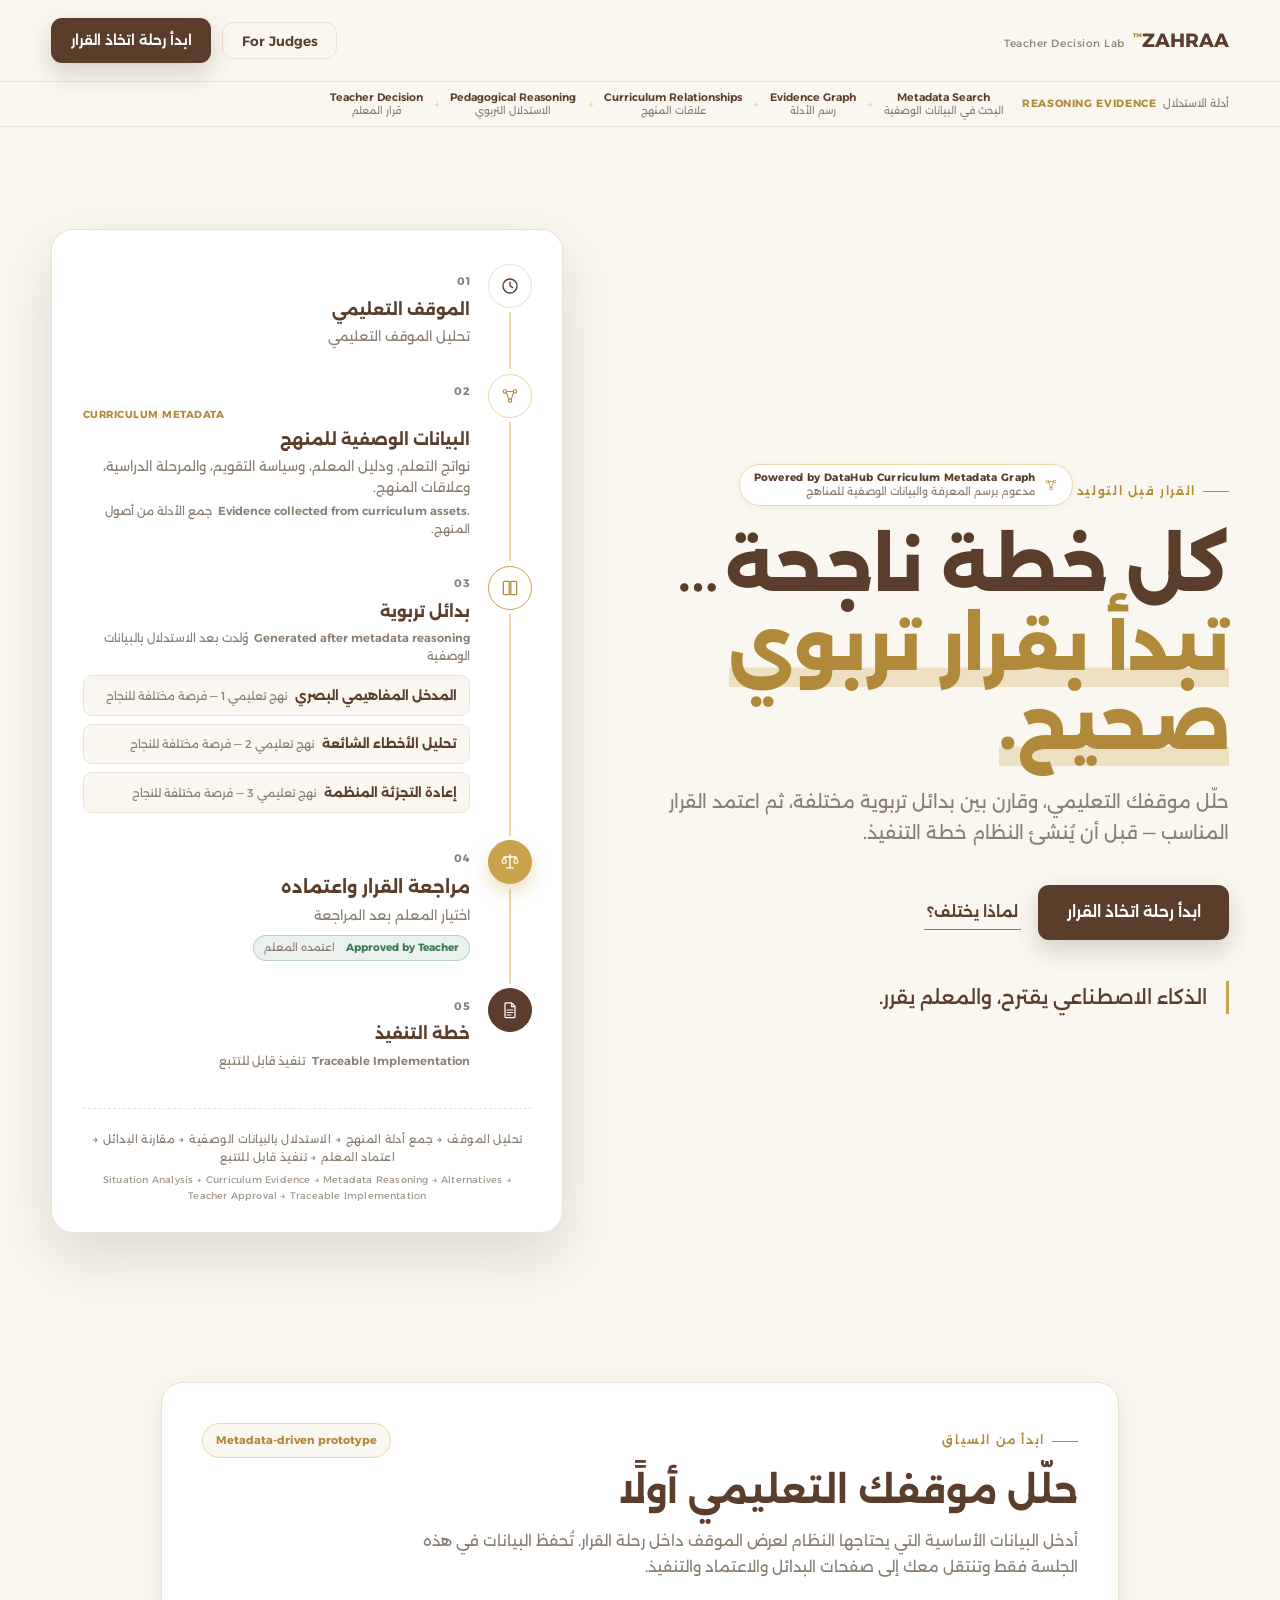
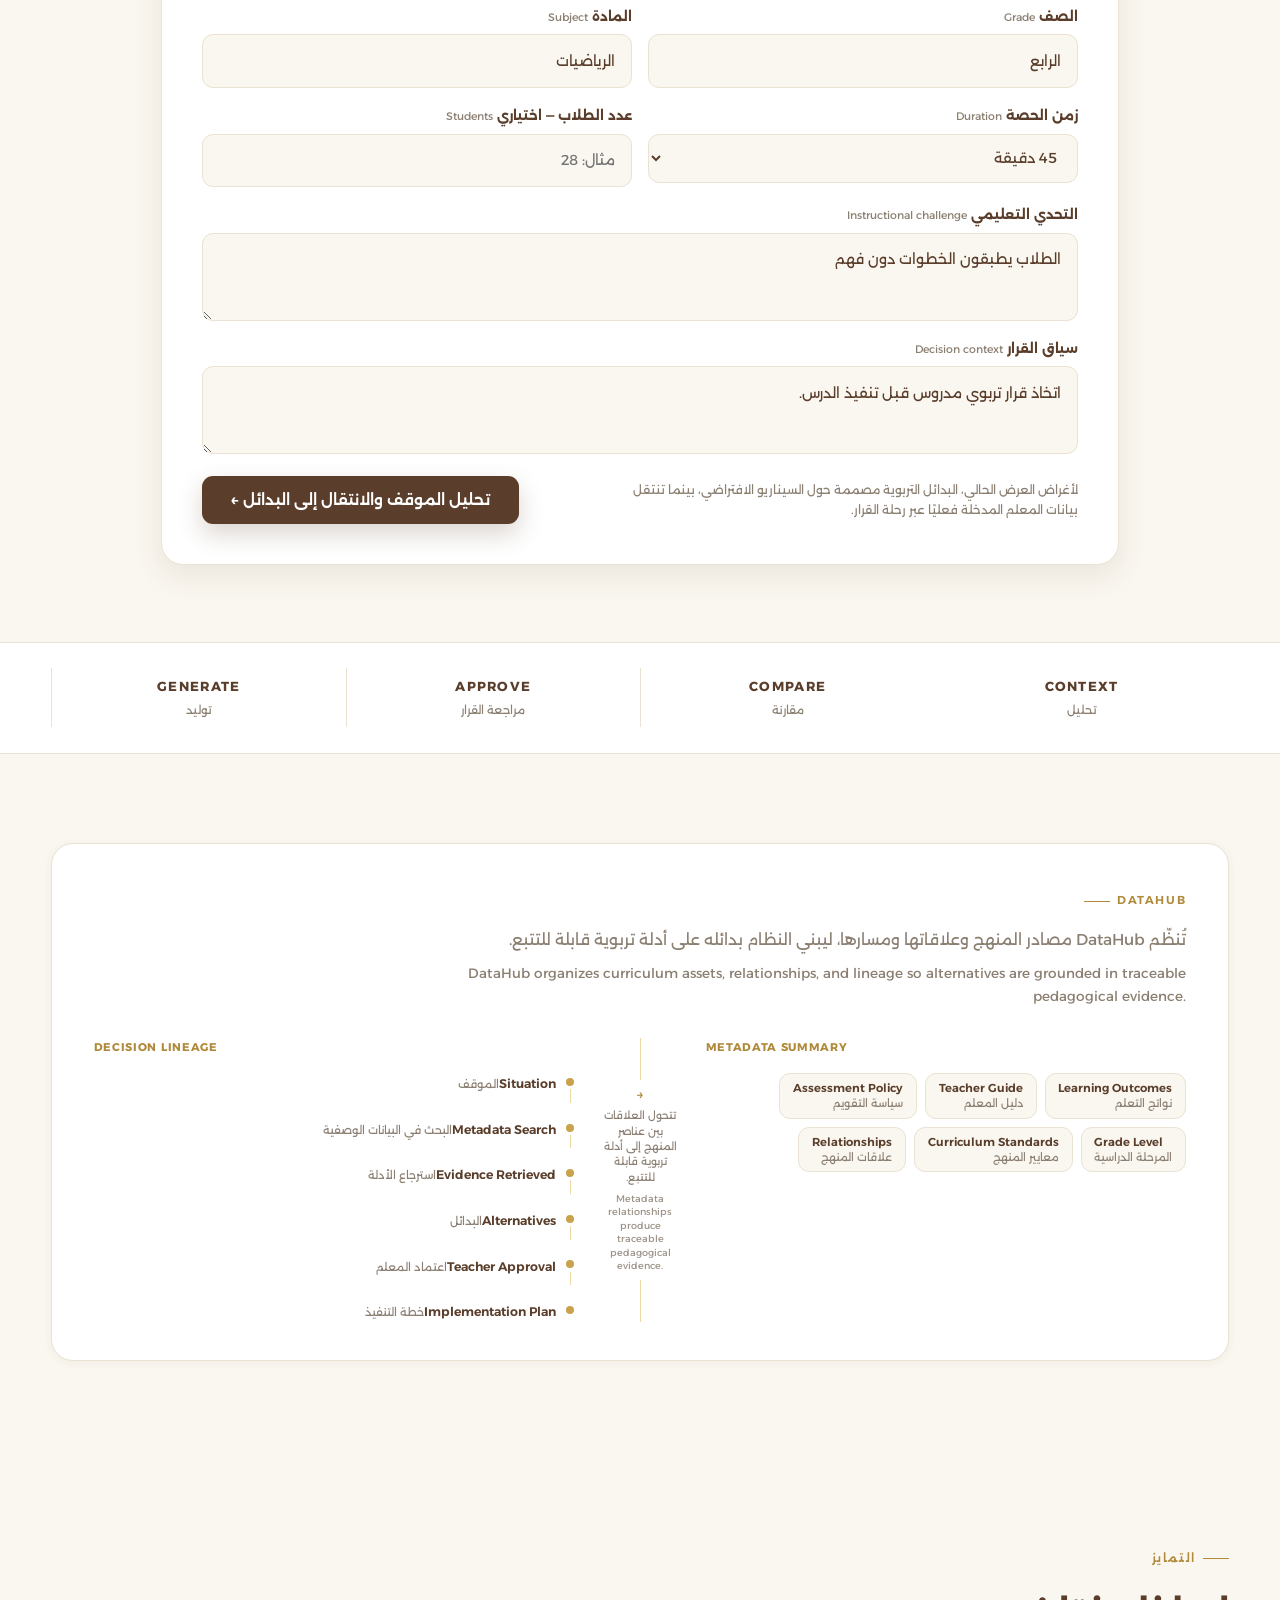
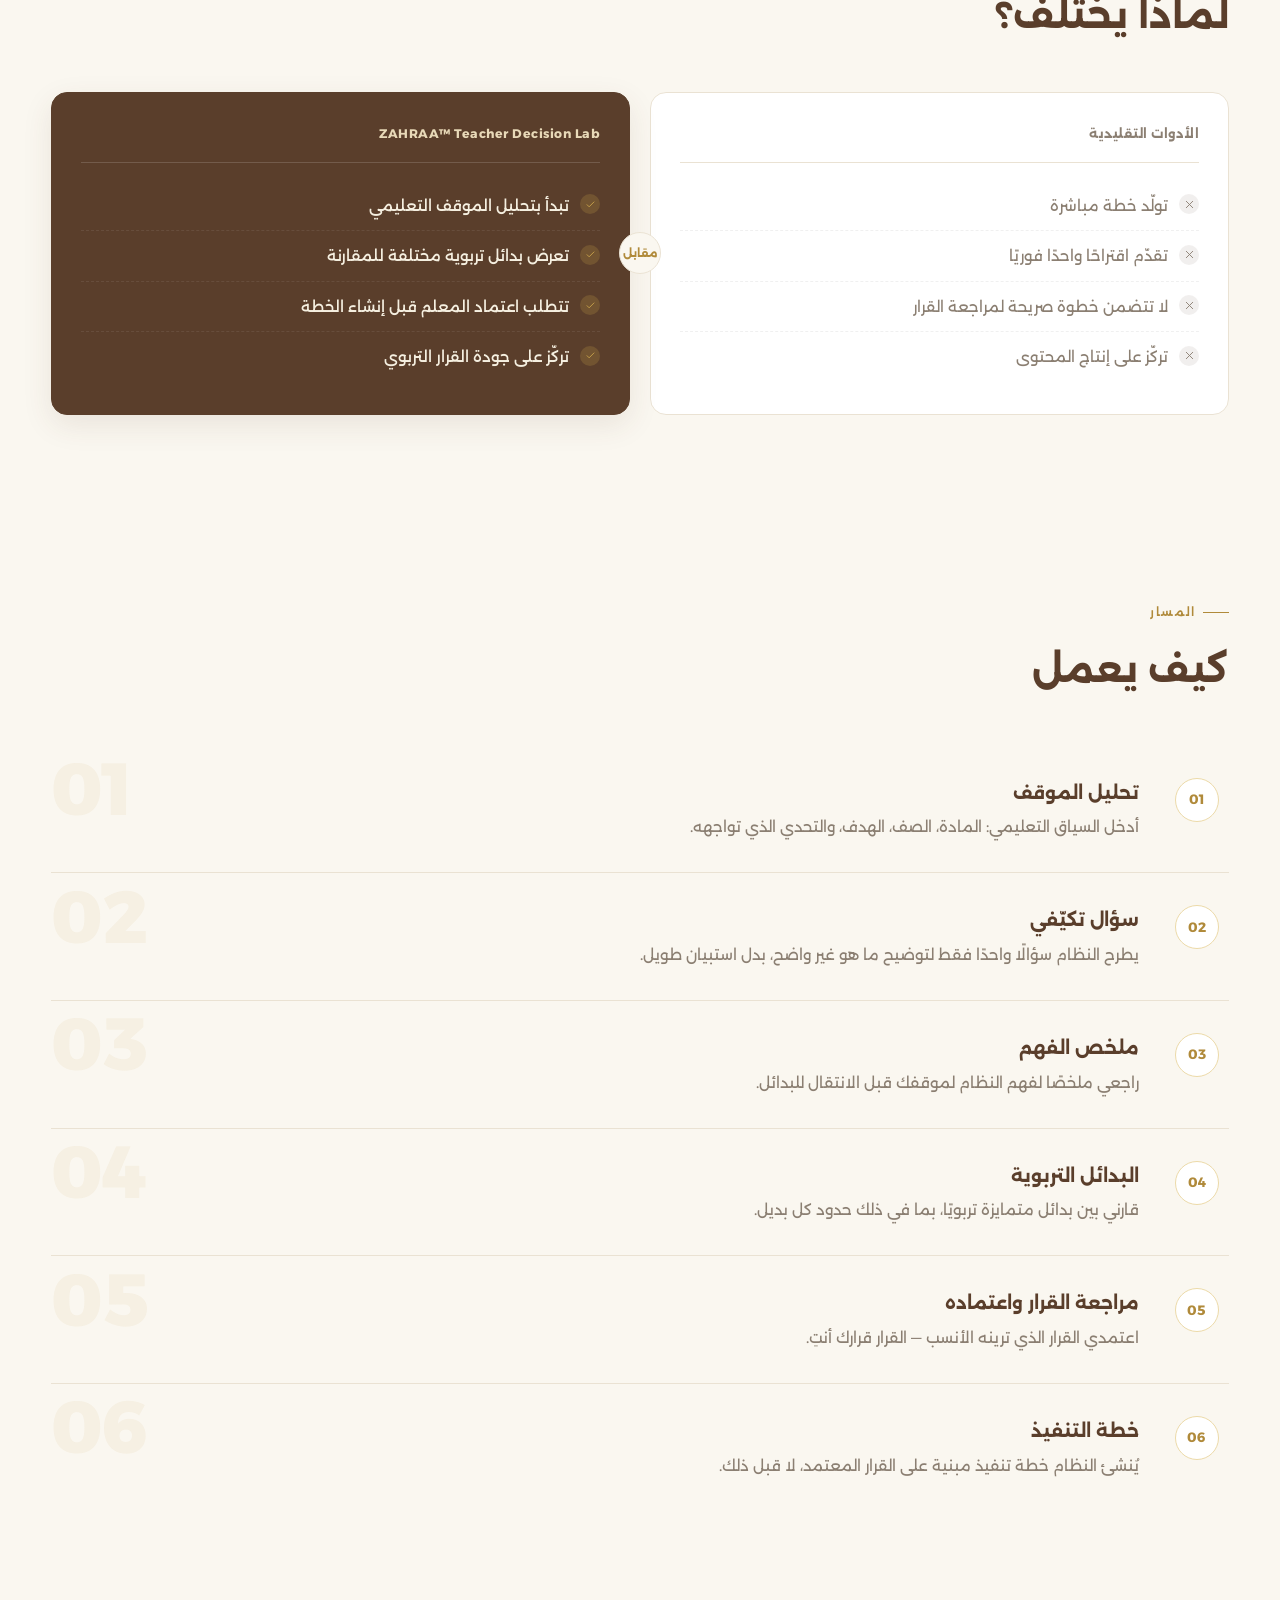
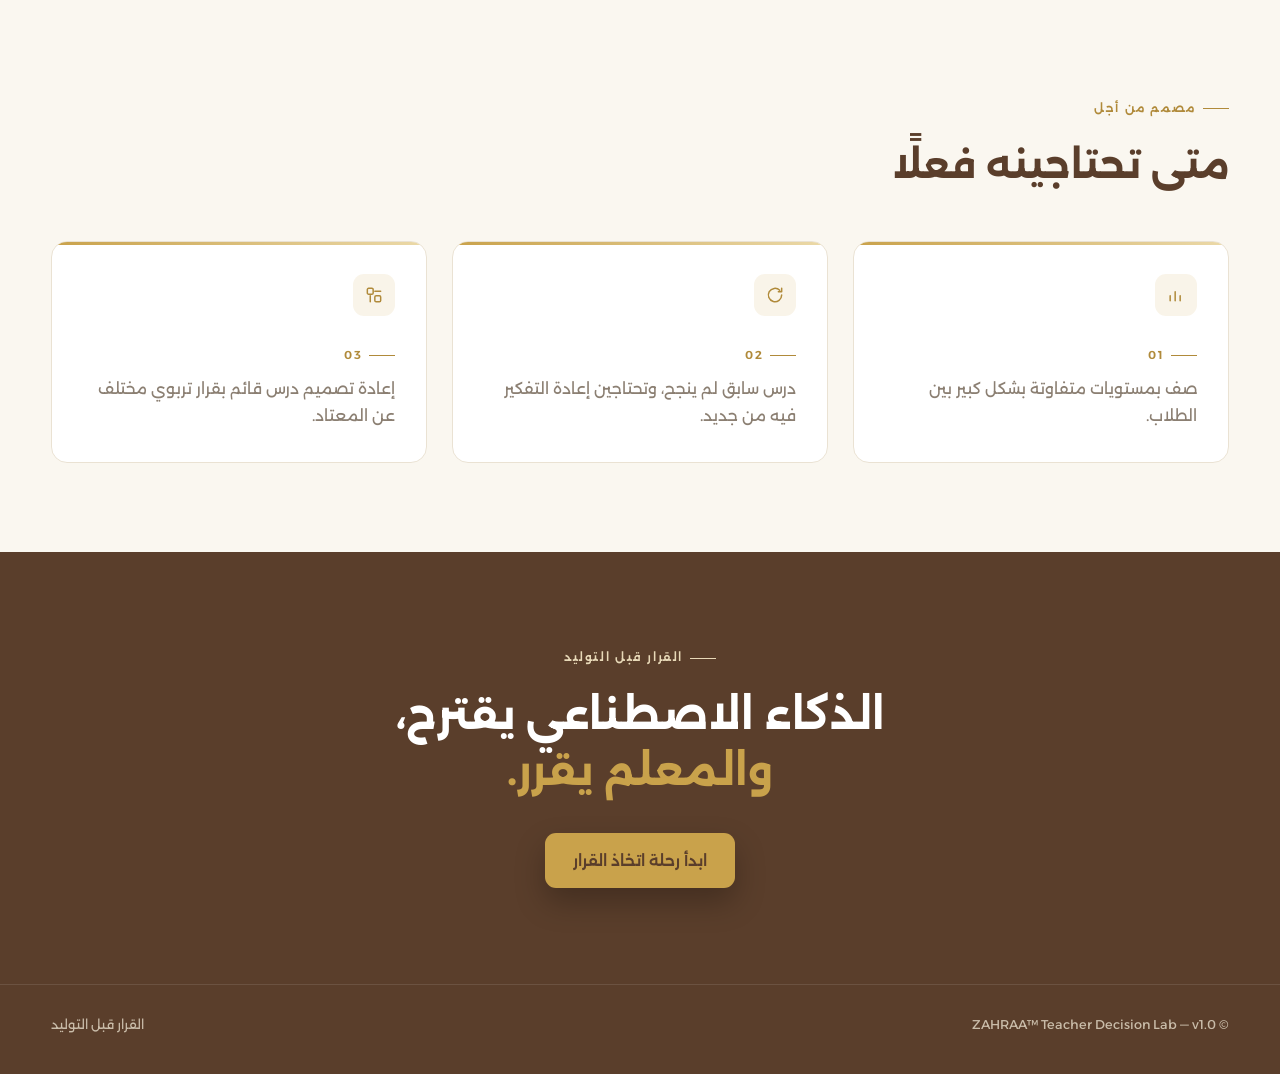
==== index.html @ 798591f9 "Add teacher situation input workflow" ====
<!DOCTYPE html>
<html lang="ar" dir="rtl">
<head>
<meta charset="UTF-8">
<meta name="viewport" content="width=device-width, initial-scale=1.0">
<title>ZAHRAA™ Teacher Decision Lab — القرار قبل التوليد</title>
<link rel="preconnect" href="https://fonts.googleapis.com">
<link rel="preconnect" href="https://fonts.gstatic.com" crossorigin>
<link href="https://fonts.googleapis.com/css2?family=Alexandria:wght@300;400;500;600;700;800&display=swap" rel="stylesheet">
<style>
  :root{
    --ink:#5A3E2B;
    --ink-soft:#8B7F72;
    --paper:#FAF7F0;
    --paper-raised:#FFFFFF;
    --gold:#C9A24B;
    --gold-deep:#B08A3A;
    --line:#EAE2D3;
    --white:#FFFFFF;
    --amber-line:#EBD9A8;
    --success:#3E7A56;
    --danger:#B4574A;
    --shadow-sm: 0 2px 10px rgba(90,62,43,.06);
    --shadow-md: 0 10px 30px rgba(90,62,43,.10);
    --shadow-lg: 0 24px 60px rgba(90,62,43,.16);
    --radius-sm: 10px;
    --radius-md: 16px;
    --radius-lg: 22px;
  }
  *{margin:0;padding:0;box-sizing:border-box;}
  html{scroll-behavior:smooth;}
  body{
    background:var(--paper);
    color:var(--ink);
    font-family:'Alexandria', sans-serif;
    line-height:1.7;
    -webkit-font-smoothing:antialiased;
  }
  .eyebrow{
    font-family:'Alexandria', sans-serif;
    font-size:.72rem;
    font-weight:600;
    letter-spacing:.14em;
    color:var(--gold-deep);
    text-transform:uppercase;
    display:inline-flex;
    align-items:center;
    gap:.6em;
  }
  .eyebrow::before{
    content:"";
    width:26px;height:1px;
    background:var(--gold-deep);
    display:inline-block;
    flex-shrink:0;
  }
  .eyebrow-invert{ color:#E8D9B8; }
  .eyebrow-invert::before{ background:#E8D9B8; }
  h1,h2,h3{
    font-family:'Alexandria', sans-serif;
    font-weight:700;
    color:var(--ink);
  }
  a{color:inherit;text-decoration:none;}
  img,svg{display:block;max-width:100%;}
  section{scroll-margin-top:5rem;}

  /* ===== Buttons ===== */
  .btn{
    font-family:'Alexandria',sans-serif;
    font-size:.95rem; font-weight:600;
    padding:.85rem 1.7rem;
    border-radius:11px;
    cursor:pointer;
    border:1px solid transparent;
    transition:transform .15s ease, box-shadow .15s ease, background .15s ease, border-color .15s ease;
    display:inline-flex; align-items:center; gap:.55rem;
  }
  .btn:focus-visible{outline:2px solid var(--gold); outline-offset:3px;}
  .btn-primary{
    background:var(--ink); color:var(--white);
    box-shadow:0 10px 24px rgba(90,62,43,.22);
  }
  .btn-primary:hover{transform:translateY(-2px); box-shadow:0 16px 32px rgba(90,62,43,.28);}
  .btn-ghost{
    background:transparent; border-color:var(--line); color:var(--ink);
  }
  .btn-ghost:hover{border-color:var(--gold-deep); color:var(--gold-deep);}
  .btn-sm{padding:.6rem 1.15rem; font-size:.85rem;}
  .btn-text{
    padding:.85rem .2rem;
    background:none;
    position:relative;
    color:var(--ink);
  }
  .btn-text::after{
    content:"";
    position:absolute; right:0; bottom:.55rem; left:0;
    height:1px; background:var(--ink-soft);
    transition:background .15s ease;
  }
  .btn-text:hover::after{ background:var(--gold-deep); }
  .btn-text:hover{ color:var(--gold-deep); }
  .btn-invert{
    background:var(--gold); color:var(--ink);
    box-shadow:0 14px 30px rgba(0,0,0,.25);
  }
  .btn-invert:hover{ transform:translateY(-2px); background:#D4B15E; }

  /* ===== DataHub badge ===== */
  .datahub-badge{
    display:inline-flex; align-items:center; gap:.55rem;
    margin-top:1rem;
    padding:.4rem .85rem;
    border:1px solid var(--amber-line);
    background:var(--paper-raised);
    border-radius:999px;
    box-shadow:var(--shadow-sm);
  }
  .datahub-badge svg{ width:14px; height:14px; color:var(--gold-deep); flex-shrink:0; }
  .datahub-badge .dh-text{ display:flex; flex-direction:column; line-height:1.3; }
  .datahub-badge .dh-en{
    font-size:.66rem; font-weight:700; letter-spacing:.03em;
    color:var(--ink); direction:ltr; unicode-bidi:isolate;
  }
  .datahub-badge .dh-ar{
    font-size:.66rem; color:var(--ink-soft);
  }

  /* ===== Reasoning evidence strip ===== */
  .evidence-strip{
    border-bottom:1px solid var(--line);
    background:var(--paper);
    overflow-x:auto;
    scrollbar-width:none;
  }
  .evidence-strip::-webkit-scrollbar{ display:none; }
  .evidence-strip-inner{
    max-width:1360px; margin:0 auto;
    padding:.55rem clamp(1.25rem,4vw,3.5rem);
    display:flex; align-items:center; gap:1rem;
    white-space:nowrap;
  }
  .es-label{
    font-size:.66rem; font-weight:700; letter-spacing:.06em;
    text-transform:uppercase; color:var(--gold-deep);
    flex-shrink:0; direction:ltr; unicode-bidi:isolate;
    display:flex; align-items:baseline; gap:.4rem;
  }
  .es-label .es-label-ar{
    font-size:.66rem; font-weight:400; text-transform:none;
    letter-spacing:0; color:var(--ink-soft); direction:rtl;
  }
  .es-chain{ display:flex; align-items:center; gap:.5rem; }
  .es-step{
    display:flex; flex-direction:column; align-items:center; line-height:1.25;
    padding:0 .15rem;
  }
  .es-step .es-en{
    font-size:.68rem; font-weight:600; color:var(--ink); direction:ltr; unicode-bidi:isolate;
  }
  .es-step .es-ar{ font-size:.62rem; color:var(--ink-soft); }
  .es-arrow{ color:var(--amber-line); font-size:.75rem; flex-shrink:0; }

  /* ===== Minimal DataHub component ===== */
  .datahub-component{
    background:var(--paper-raised);
    border:1px solid var(--line);
    border-radius:var(--radius-lg);
    padding:clamp(1.8rem,3vw,2.4rem) clamp(1.5rem,4vw,2.6rem);
    box-shadow:var(--shadow-sm);
  }
  .dh-eyebrow{ direction:ltr; unicode-bidi:isolate; margin-bottom:1rem; }
  .dh-intro{ max-width:72ch; margin-bottom:1.9rem; }
  .dh-intro p{ font-size:.98rem; color:var(--ink-soft); }
  .dh-intro p.dh-intro-en{
    font-size:.85rem; margin-top:.5rem; direction:ltr; unicode-bidi:isolate; text-align:right;
  }
  .dh-grid{ display:grid; grid-template-columns:1fr auto 1fr; gap:1.4rem; align-items:stretch; }
  .dh-bridge{
    display:flex; flex-direction:column; align-items:center; justify-content:center;
    gap:.45rem; padding:0 .3rem; text-align:center;
  }
  .dh-bridge .bridge-thread{ width:1px; flex:1; min-height:1.2rem; background:var(--amber-line); }
  .dh-bridge .bridge-arrow{ color:var(--gold-deep); font-size:.85rem; line-height:1; }
  .dh-bridge .bridge-ar{ font-size:.66rem; color:var(--ink-soft); max-width:11ch; line-height:1.45; }
  .dh-bridge .bridge-en{ font-size:.6rem; color:var(--ink-soft); direction:ltr; unicode-bidi:isolate; max-width:11ch; line-height:1.4; opacity:.85; }
  .dh-col-title{
    font-size:.7rem; font-weight:700; letter-spacing:.06em;
    text-transform:uppercase; color:var(--gold-deep); margin-bottom:1rem;
    direction:ltr; unicode-bidi:isolate;
  }
  .dh-pills{ display:flex; flex-wrap:wrap; gap:.5rem; }
  .dh-pill{
    display:flex; flex-direction:column; line-height:1.3;
    padding:.45rem .8rem;
    border-radius:11px;
    background:var(--paper);
    border:1px solid var(--line);
  }
  .dh-pill .dp-en{ font-size:.72rem; font-weight:600; color:var(--ink); direction:ltr; unicode-bidi:isolate; }
  .dh-pill .dp-ar{ font-size:.68rem; color:var(--ink-soft); }
  .dh-lineage{ display:flex; flex-direction:column; }
  .dh-lineage-step{ display:flex; align-items:flex-start; gap:.65rem; position:relative; padding-bottom:1rem; }
  .dh-lineage-step:last-child{ padding-bottom:0; }
  .dh-lineage-step .dl-marker{ display:flex; flex-direction:column; align-items:center; flex-shrink:0; }
  .dh-lineage-step .dl-dot{ width:8px; height:8px; border-radius:50%; background:var(--gold); flex-shrink:0; margin-top:.3rem; }
  .dh-lineage-step .dl-thread{ width:1px; flex:1; min-height:.85rem; background:var(--amber-line); margin-top:.2rem; }
  .dh-lineage-step:last-child .dl-thread{ display:none; }
  .dh-lineage-step .dl-text{ line-height:1.3; }
  .dh-lineage-step .dl-en{ font-size:.78rem; font-weight:600; color:var(--ink); direction:ltr; unicode-bidi:isolate; }
  .dh-lineage-step .dl-ar{ font-size:.7rem; color:var(--ink-soft); }

  @media (max-width:960px){
    .dh-grid{ grid-template-columns:1fr; gap:1.6rem; }
    .dh-bridge{ flex-direction:row; padding:.2rem 0; }
    .dh-bridge .bridge-thread{ display:none; }
    .dh-bridge .bridge-ar, .dh-bridge .bridge-en{ max-width:none; }
  }

  /* ===== Top bar ===== */
  .topbar{
    position:sticky; top:0; z-index:40;
    display:flex; align-items:center; justify-content:space-between;
    padding:1.15rem clamp(1.25rem,4vw,3.5rem);
    background:rgba(250,247,240,.86);
    backdrop-filter:blur(10px);
    -webkit-backdrop-filter:blur(10px);
    border-bottom:1px solid var(--line);
  }
  .mark{ display:flex; align-items:baseline; gap:.5rem; }
  .mark .name{
    font-family:'Alexandria',sans-serif; font-weight:700; font-size:1.2rem; color:var(--ink);
  }
  .mark .tm{font-size:.6rem; vertical-align:super; color:var(--gold-deep);}
  .mark .sub{
    font-family:'Alexandria',sans-serif; font-size:.66rem; color:var(--ink-soft); letter-spacing:.05em;
  }
  .nav-actions{display:flex; align-items:center; gap:.7rem;}

  /* ===== Hero ===== */
  .hero{
    position:relative;
    display:grid;
    grid-template-columns:1.08fr .92fr;
    gap:clamp(2rem,5vw,4rem);
    padding:clamp(3.5rem,8vw,6.5rem) clamp(1.25rem,4vw,3.5rem) clamp(3rem,6vw,4.5rem);
    align-items:center;
    max-width:1360px;
    margin:0 auto;
  }
  .hero-copy{ animation:rise .6s ease both; }
  @keyframes rise{
    from{ opacity:0; transform:translateY(14px); }
    to{ opacity:1; transform:translateY(0); }
  }
  .hero h1{
    font-size:clamp(2.5rem,5.4vw,4.35rem);
    font-weight:800;
    line-height:1.14;
    letter-spacing:-.01em;
    margin:1.3rem 0 1.5rem;
  }
  .hero h1 em{
    font-style:normal;
    color:var(--gold-deep);
    box-shadow: inset 0 -0.28em 0 rgba(201,162,75,.28);
  }
  .hero p.lede{
    font-size:1.14rem;
    color:var(--ink-soft);
    max-width:46ch;
    margin-bottom:2.2rem;
  }
  .hero .cta-row{display:flex; flex-wrap:wrap; gap:1rem; align-items:center;}
  .principle{
    margin-top:2.6rem;
    padding-right:1.2rem;
    border-right:3px solid var(--gold);
    font-family:'Alexandria',sans-serif;
    font-size:1.2rem;
    font-weight:500;
    color:var(--ink);
    max-width:42ch;
  }

  /* ===== Decision rail (hero visual) ===== */
  .decision-rail{
    background:var(--paper-raised);
    border:1px solid var(--line);
    border-radius:var(--radius-lg);
    padding:2.1rem 1.9rem 1.7rem;
    box-shadow:var(--shadow-lg);
    animation:rise .7s ease .1s both;
  }
  .rail-stop{
    display:flex;
    gap:1.1rem;
    position:relative;
  }
  .rail-marker{
    display:flex; flex-direction:column; align-items:center;
    flex-shrink:0;
    width:44px;
  }
  .rail-marker .node{
    width:44px; height:44px; flex-shrink:0;
    border-radius:50%;
    background:var(--white);
    border:1.5px solid var(--line);
    display:flex; align-items:center; justify-content:center;
    color:var(--ink);
    position:relative; z-index:1;
  }
  .rail-marker .node svg{width:20px; height:20px;}
  .rail-marker .thread{
    width:2px; flex:1;
    min-height:1.4rem;
    background:linear-gradient(var(--amber-line), var(--amber-line));
    margin:.3rem 0;
  }
  .rail-stop:last-child .rail-marker .thread{display:none;}
  .rail-content{ flex:1; padding-top:.15rem; padding-bottom:1.7rem; min-width:0; }
  .rail-stop:last-child .rail-content{ padding-bottom:0; }
  .stage-tag{
    font-size:.68rem; font-weight:700; color:var(--ink-soft);
    letter-spacing:.08em;
  }
  .stage-title-en{
    display:block;
    font-size:.64rem; font-weight:700; letter-spacing:.05em;
    text-transform:uppercase; color:var(--gold-deep);
    margin-top:.2rem; direction:ltr; unicode-bidi:isolate;
  }
  .stage-title{
    font-size:1rem; font-weight:700; color:var(--ink);
    margin:.15rem 0 .2rem;
  }
  .stage-desc{ font-size:.82rem; color:var(--ink-soft); line-height:1.55; }
  .stage-desc br{ content:""; }

  .rail-stop-meta .node{ border-color:var(--amber-line); color:var(--gold-deep); }
  .rail-stop-alt .node{ border-color:var(--gold); color:var(--gold-deep); }
  .alt-mini-grid{
    display:flex; flex-direction:column; gap:.5rem;
    margin-top:.55rem;
  }
  .alt-mini{
    background:var(--paper);
    border:1px solid var(--line);
    border-radius:9px;
    padding:.55rem .75rem;
    display:flex; align-items:baseline; gap:.5rem;
    flex-wrap:wrap;
  }
  .alt-mini-title{ font-size:.78rem; font-weight:700; color:var(--ink); }
  .alt-mini-desc{ font-size:.7rem; color:var(--ink-soft); }

  .rail-stop-decision .node{
    background:var(--gold); border-color:var(--gold); color:var(--white);
    box-shadow:0 8px 18px rgba(201,162,75,.35);
  }
  .rail-stop-decision .stage-title{ font-size:1.08rem; }

  .rail-stop-plan .node{
    background:var(--ink); border-color:var(--ink); color:var(--white);
  }

  .decision-rail figcaption{
    font-family:'Alexandria',sans-serif;
    font-size:.68rem; color:var(--ink-soft);
    letter-spacing:.04em;
    text-align:center;
    margin-top:.6rem;
    padding-top:1.3rem;
    border-top:1px dashed var(--line);
  }
  .figcaption-en{
    display:block; margin-top:.35rem;
    font-size:.6rem; color:var(--ink-soft); opacity:.8;
    direction:ltr; unicode-bidi:isolate; letter-spacing:.02em;
  }

  .bi-line{ font-size:.72rem; color:var(--ink-soft); margin-top:.35rem; line-height:1.55; }
  .bi-line .en{ direction:ltr; unicode-bidi:isolate; font-weight:600; }
  .bi-line .ar{ margin-inline-start:.4rem; }

  .status-chip{
    display:inline-flex; align-items:center; gap:.35rem;
    margin-top:.6rem; padding:.2rem .65rem;
    border-radius:999px;
    background:rgba(62,122,86,.1);
    border:1px solid rgba(62,122,86,.28);
    font-size:.66rem;
  }
  .status-chip .en{ direction:ltr; unicode-bidi:isolate; font-weight:700; color:var(--success); }
  .status-chip .ar{ color:var(--ink-soft); margin-inline-start:.35rem; }


  /* ===== SITUATION INPUT ===== */
  .situation-builder{
    max-width:1060px; margin:0 auto;
    padding:clamp(3rem,6vw,5rem) clamp(1.25rem,4vw,3.5rem);
    scroll-margin-top:7rem;
  }
  .situation-panel{
    background:var(--paper-raised); border:1px solid var(--line);
    border-radius:var(--radius-lg); box-shadow:var(--shadow-md);
    padding:clamp(1.5rem,4vw,2.5rem);
  }
  .situation-head{display:flex;justify-content:space-between;gap:1.5rem;align-items:flex-start;margin-bottom:1.6rem;}
  .situation-head h2{font-size:clamp(1.55rem,3vw,2.25rem);margin:.55rem 0 .45rem;}
  .situation-head p{color:var(--ink-soft);max-width:65ch;font-size:.94rem;}
  .prototype-badge{
    flex-shrink:0; padding:.45rem .8rem; border-radius:999px;
    border:1px solid var(--amber-line); background:var(--paper);
    color:var(--gold-deep); font-size:.7rem; font-weight:700; direction:ltr;
  }
  .situation-grid{display:grid;grid-template-columns:1fr 1fr;gap:1rem;}
  .situation-field{display:flex;flex-direction:column;gap:.45rem;}
  .situation-field.full{grid-column:1/-1;}
  .situation-field label{font-size:.82rem;font-weight:700;color:var(--ink);}
  .situation-field label span{font-size:.68rem;font-weight:400;color:var(--ink-soft);direction:ltr;margin-inline-start:.35rem;}
  .situation-field input,.situation-field textarea,.situation-field select{
    width:100%; border:1px solid var(--line); border-radius:11px;
    background:var(--paper); color:var(--ink); padding:.85rem 1rem;
    font:inherit; font-size:.9rem; outline:none; transition:border-color .15s ease,box-shadow .15s ease;
  }
  .situation-field textarea{min-height:88px;resize:vertical;}
  .situation-field input:focus,.situation-field textarea:focus,.situation-field select:focus{
    border-color:var(--gold); box-shadow:0 0 0 3px rgba(201,162,75,.12);
  }
  .situation-actions{display:flex;align-items:center;justify-content:space-between;gap:1rem;margin-top:1.35rem;flex-wrap:wrap;}
  .situation-note{font-size:.75rem;color:var(--ink-soft);max-width:58ch;}
  .form-error{display:none;color:var(--danger);font-size:.78rem;margin-top:.7rem;font-weight:600;}
  .form-error.visible{display:block;}
  @media(max-width:720px){
    .situation-head{flex-direction:column;}
    .situation-grid{grid-template-columns:1fr;}
    .situation-field.full{grid-column:auto;}
  }

  /* ===== Proof bar ===== */
  .proof-bar{
    border-top:1px solid var(--line);
    border-bottom:1px solid var(--line);
    background:var(--paper-raised);
  }
  .proof-bar-inner{
    max-width:1360px; margin:0 auto;
    padding:1.6rem clamp(1.25rem,4vw,3.5rem);
    display:grid;
    grid-template-columns:repeat(4,1fr);
  }
  .proof-item{
    text-align:center;
    padding:.4rem 1rem;
    border-inline-start:1px solid var(--line);
    direction:ltr;
  }
  .proof-item:first-child{ border-inline-start:none; }
  .proof-item .word{
    font-size:.82rem; font-weight:700; letter-spacing:.1em;
    color:var(--ink); text-transform:uppercase;
  }
  .proof-item .gloss{
    font-size:.72rem; color:var(--ink-soft); margin-top:.25rem;
    direction:rtl;
  }

  /* ===== Section shell ===== */
  section.block{
    padding:clamp(3.5rem,7vw,6rem) clamp(1.25rem,4vw,3.5rem);
    max-width:1360px;
    margin:0 auto;
  }
  .section-head{margin-bottom:2.8rem; max-width:60ch;}
  .section-head h2{font-size:clamp(1.7rem,3vw,2.35rem); margin-top:.9rem;}

  /* ===== Why different — modern comparison ===== */
  .compare-modern{
    display:grid;
    grid-template-columns:1fr 1fr;
    gap:1.25rem;
    position:relative;
  }
  .compare-vs{
    position:absolute; top:50%; left:50%;
    transform:translate(-50%,-50%);
    width:42px; height:42px; border-radius:50%;
    background:var(--paper); border:1px solid var(--line);
    display:flex; align-items:center; justify-content:center;
    font-size:.7rem; font-weight:700; color:var(--gold-deep);
    z-index:2;
  }
  .compare-panel{
    border-radius:var(--radius-md);
    padding:1.9rem 1.8rem 2rem;
    border:1px solid var(--line);
  }
  .compare-panel.trad{
    background:var(--paper-raised);
  }
  .compare-panel.zahraa{
    background:var(--ink);
    border-color:var(--ink);
    box-shadow:var(--shadow-md);
  }
  .compare-panel .panel-head{
    font-family:'Alexandria',sans-serif;
    font-size:.78rem; font-weight:700;
    letter-spacing:.04em;
    padding-bottom:1.1rem;
    margin-bottom:1.1rem;
    border-bottom:1px solid var(--line);
  }
  .compare-panel.trad .panel-head{ color:var(--ink-soft); }
  .compare-panel.zahraa .panel-head{ color:#E8D9B8; border-bottom-color:rgba(255,255,255,.15); }
  .compare-row{
    display:flex; align-items:flex-start; gap:.7rem;
    padding:.75rem 0;
  }
  .compare-row + .compare-row{ border-top:1px dashed rgba(0,0,0,.06); }
  .compare-panel.zahraa .compare-row + .compare-row{ border-top-color:rgba(255,255,255,.08); }
  .compare-mark{
    width:20px; height:20px; flex-shrink:0; border-radius:50%;
    display:flex; align-items:center; justify-content:center;
    margin-top:.1rem;
  }
  .compare-panel.trad .compare-mark{ background:rgba(139,127,114,.12); color:var(--ink-soft); }
  .compare-panel.zahraa .compare-mark{ background:rgba(201,162,75,.22); color:var(--gold); }
  .compare-mark svg{ width:11px; height:11px; }
  .compare-row p{ font-size:.94rem; }
  .compare-panel.trad .compare-row p{ color:var(--ink-soft); }
  .compare-panel.zahraa .compare-row p{ color:#F5EFE0; font-weight:500; }

  /* ===== How it works — timeline ===== */
  .timeline{
    position:relative;
    display:flex; flex-direction:column;
    gap:0;
  }
  .tl-step{
    position:relative;
    display:grid;
    grid-template-columns:64px 1fr;
    gap:1.6rem;
    padding:2rem 0;
  }
  .tl-step + .tl-step{ border-top:1px solid var(--line); }
  .tl-marker{
    display:flex; flex-direction:column; align-items:center;
  }
  .tl-dot{
    width:44px; height:44px; border-radius:50%;
    background:var(--paper-raised);
    border:1.5px solid var(--amber-line);
    color:var(--gold-deep);
    display:flex; align-items:center; justify-content:center;
    font-weight:700; font-size:.85rem;
    flex-shrink:0;
  }
  .tl-body{ position:relative; min-width:0; }
  .tl-ghost{
    position:absolute;
    top:-1.6rem; inset-inline-end:0;
    font-size:clamp(3.2rem,6vw,4.6rem);
    font-weight:800;
    color:var(--gold);
    opacity:.08;
    line-height:1;
    pointer-events:none;
    user-select:none;
  }
  .tl-body h3{font-size:1.12rem; margin-bottom:.4rem; position:relative;}
  .tl-body p{color:var(--ink-soft); font-size:.95rem; max-width:60ch; position:relative;}

  /* ===== Audience ===== */
  .audience-grid{
    display:grid;
    grid-template-columns:repeat(auto-fit,minmax(260px,1fr));
    gap:1.6rem;
  }
  .aud-card{
    border:1px solid var(--line);
    background:var(--paper-raised);
    border-radius:var(--radius-md);
    padding:2rem 1.9rem;
    position:relative;
    overflow:hidden;
    transition:transform .18s ease, box-shadow .18s ease;
  }
  .aud-card:hover{ transform:translateY(-3px); box-shadow:var(--shadow-md); }
  .aud-card::before{
    content:"";
    position:absolute; top:0; right:0; left:0; height:3px;
    background:linear-gradient(90deg, var(--gold), var(--amber-line));
  }
  .aud-icon{
    width:42px; height:42px; border-radius:11px;
    background:rgba(201,162,75,.12);
    color:var(--gold-deep);
    display:flex; align-items:center; justify-content:center;
    margin-bottom:1.3rem;
  }
  .aud-icon svg{ width:20px; height:20px; }
  .aud-card .eyebrow{margin-bottom:.7rem;}
  .aud-card p{font-size:.98rem; color:var(--ink-soft);}

  /* ===== Closing CTA ===== */
  .cta-close{
    background:var(--ink);
    color:var(--white);
  }
  .cta-close-inner{
    max-width:760px; margin:0 auto;
    padding:clamp(4rem,8vw,6rem) clamp(1.25rem,4vw,3.5rem);
    text-align:center;
    display:flex; flex-direction:column; align-items:center;
  }
  .cta-close-headline{
    font-size:clamp(1.8rem,3.6vw,2.6rem);
    line-height:1.35;
    margin:1.1rem 0 2.2rem;
    color:var(--white);
  }
  .cta-close-headline em{
    font-style:normal;
    color:var(--gold);
  }

  footer{
    background:var(--ink);
    border-top:1px solid rgba(255,255,255,.1);
    padding:1.8rem clamp(1.25rem,4vw,3.5rem) 2.4rem;
    display:flex; justify-content:space-between; flex-wrap:wrap; gap:.6rem;
    font-size:.8rem; color:#C9BCA9;
  }

  /* ===== For Judges overlay ===== */
  .overlay{
    position:fixed; inset:0; z-index:100;
    background:rgba(74,50,30,.55);
    display:none;
    align-items:flex-start; justify-content:center;
    padding:4vh 1.25rem;
    overflow-y:auto;
  }
  .overlay.open{display:flex;}
  .judges-panel{
    background:var(--white);
    color:var(--ink);
    max-width:760px; width:100%;
    border-radius:6px;
    padding:2.6rem clamp(1.5rem,4vw,3.2rem) 3rem;
    direction:ltr; text-align:left;
    font-family:'Alexandria', sans-serif;
    position:relative;
    box-shadow:0 30px 60px rgba(0,0,0,.3);
  }
  .judges-panel .close{
    position:absolute; top:1.3rem; left:1.3rem;
    background:none; border:none; cursor:pointer;
    font-size:1.1rem; color:var(--ink-soft);
    font-family:'Alexandria',sans-serif;
  }
  .judges-panel .tag{
    font-family:'Alexandria',sans-serif; font-size:.7rem;
    letter-spacing:.1em; text-transform:uppercase; color:var(--gold-deep);
    margin-bottom:.6rem;
  }
  .judges-panel h1{font-family:'Alexandria',sans-serif; font-size:1.9rem; margin-bottom:.2rem;}
  .judges-panel h2.jp-sub{
    font-family:'Alexandria',sans-serif; font-weight:400; font-style:italic;
    font-size:1.1rem; color:var(--gold-deep); margin-bottom:1.4rem;
  }
  .judges-panel p{font-size:.98rem; color:var(--ink-soft); margin-bottom:1rem;}
  .judges-panel .quote{
    font-family:'Alexandria',sans-serif; font-size:1.2rem; color:var(--ink);
    border-left:3px solid var(--gold); padding:.4rem 1rem; margin:1.6rem 0;
  }
  .judges-panel h3{
    font-family:'Alexandria',sans-serif; font-weight:600;
    font-size:1.02rem; margin:1.8rem 0 .8rem;
    text-transform:uppercase; letter-spacing:.03em; color:var(--ink);
  }
  .jp-compare{width:100%; border-collapse:collapse; font-size:.9rem; margin-bottom:1rem;}
  .jp-compare th{
    font-family:'Alexandria',sans-serif; font-weight:500; font-size:.72rem;
    text-transform:uppercase; letter-spacing:.04em; text-align:left;
    padding:.6rem .8rem; border-bottom:1px solid var(--line); color:var(--ink-soft);
  }
  .jp-compare td{padding:.6rem .8rem; border-bottom:1px solid var(--line); vertical-align:top;}
  .jp-compare td:last-child{background:rgba(201,162,75,.06); font-weight:500;}
  .jp-flow{
    font-family:'Alexandria',sans-serif; font-size:.92rem;
    background:var(--paper-raised); border:1px solid var(--line);
    padding:.9rem 1.1rem; border-radius:4px; margin-bottom:1rem;
  }
  .jp-list{margin:0 0 1rem 0; padding-inline-start:1.3rem; color:var(--ink-soft); font-size:.94rem;}
  .jp-list li{margin-bottom:.35rem;}
  details.jp-more{
    margin-top:1.6rem; border-top:1px solid var(--line); padding-top:1rem;
  }
  details.jp-more summary{
    cursor:pointer; font-weight:600; font-size:.94rem; color:var(--ink);
    list-style:none; display:flex; align-items:center; gap:.5rem;
  }
  details.jp-more summary::before{content:"+"; font-family:'Alexandria',sans-serif; color:var(--gold-deep);}
  details.jp-more[open] summary::before{content:"–";}
  details.jp-more .body{padding-top:1.1rem;}

  /* ===== Responsive ===== */
  @media (max-width:960px){
    .hero{grid-template-columns:1fr; padding-top:2.6rem;}
    .compare-modern{grid-template-columns:1fr; gap:1rem;}
    .compare-vs{ position:static; transform:none; margin:0 auto; }
    .tl-ghost{ display:none; }
  }
  @media (max-width:680px){
    .evidence-strip-inner{ gap:.7rem; }
    .es-label{ display:none; }
    .proof-bar-inner{ grid-template-columns:repeat(2,1fr); gap:1.2rem 0; }
    .proof-item{ border-inline-start:none; border-top:1px solid var(--line); padding-top:1rem; }
    .proof-item:nth-child(1),
    .proof-item:nth-child(2){ border-top:none; padding-top:.4rem; }
    .tl-step{ grid-template-columns:48px 1fr; gap:1rem; }
    .tl-dot{ width:36px; height:36px; font-size:.75rem; }
    .decision-rail{ padding:1.6rem 1.3rem 1.3rem; }
    .cta-close-inner{ padding-left:1.25rem; padding-right:1.25rem; }
  }
  @media (max-width:420px){
    .audience-grid{ grid-template-columns:1fr; }
  }
  @media (prefers-reduced-motion: reduce){
    html{ scroll-behavior:auto !important; }
    *{ transition:none !important; animation:none !important; scroll-behavior:auto !important; }
  }
</style>
</head>
<body>

<div class="topbar">
  <div class="mark">
    <span class="name">ZAHRAA<span class="tm">™</span></span>
    <span class="sub">Teacher Decision Lab</span>
  </div>
  <div class="nav-actions">
    <button class="btn btn-ghost btn-sm" onclick="document.getElementById('judgesOverlay').classList.add('open')">
      For Judges
    </button>
    <a href="#situation-builder" class="btn btn-primary btn-sm">ابدأ رحلة اتخاذ القرار</a>
  </div>
</div>

<div class="evidence-strip" aria-label="Reasoning Evidence — أدلة الاستدلال">
  <div class="evidence-strip-inner">
    <span class="es-label">Reasoning Evidence<span class="es-label-ar">أدلة الاستدلال</span></span>
    <div class="es-chain">
      <span class="es-step"><span class="es-en">Metadata Search</span><span class="es-ar">البحث في البيانات الوصفية</span></span>
      <span class="es-arrow">→</span>
      <span class="es-step"><span class="es-en">Evidence Graph</span><span class="es-ar">رسم الأدلة</span></span>
      <span class="es-arrow">→</span>
      <span class="es-step"><span class="es-en">Curriculum Relationships</span><span class="es-ar">علاقات المنهج</span></span>
      <span class="es-arrow">→</span>
      <span class="es-step"><span class="es-en">Pedagogical Reasoning</span><span class="es-ar">الاستدلال التربوي</span></span>
      <span class="es-arrow">→</span>
      <span class="es-step"><span class="es-en">Teacher Decision</span><span class="es-ar">قرار المعلم</span></span>
    </div>
  </div>
</div>

<section class="hero">
  <div class="hero-copy">
    <span class="eyebrow">القرار قبل التوليد</span>
    <div class="datahub-badge">
      <svg viewBox="0 0 24 24" fill="none" aria-hidden="true"><circle cx="6" cy="6" r="2.3" stroke="currentColor" stroke-width="1.4"/><circle cx="18" cy="6" r="2.3" stroke="currentColor" stroke-width="1.4"/><circle cx="12" cy="18" r="2.3" stroke="currentColor" stroke-width="1.4"/><path d="M8 7.2 10.5 16M16 7.2 13.5 16M8.3 6h7.4" stroke="currentColor" stroke-width="1.3" stroke-linecap="round"/></svg>
      <span class="dh-text">
        <span class="dh-en">Powered by DataHub Curriculum Metadata Graph</span>
        <span class="dh-ar">مدعوم برسم المعرفة والبيانات الوصفية للمناهج</span>
      </span>
    </div>
    <h1>كل خطة ناجحة…<br><em>تبدأ بقرار تربوي صحيح.</em></h1>
    <p class="lede">
      حلّل موقفك التعليمي، وقارن بين بدائل تربوية مختلفة، ثم اعتمد القرار المناسب —
      قبل أن يُنشئ النظام خطة التنفيذ.
    </p>
    <div class="cta-row">
      <a href="#situation-builder" class="btn btn-primary">ابدأ رحلة اتخاذ القرار</a>
      <a href="#why" class="btn btn-text">لماذا يختلف؟</a>
    </div>
    <div class="principle">الذكاء الاصطناعي يقترح، والمعلم يقرر.</div>
  </div>

  <figure class="decision-rail" aria-label="مسار القرار: من تحليل الموقف إلى خطة التنفيذ">
    <div class="rail-stop">
      <div class="rail-marker">
        <span class="node">
          <svg viewBox="0 0 24 24" fill="none" aria-hidden="true"><circle cx="12" cy="12" r="8.4" stroke="currentColor" stroke-width="1.6"/><path d="M12 7.4V12l3.2 2" stroke="currentColor" stroke-width="1.6" stroke-linecap="round" stroke-linejoin="round"/></svg>
        </span>
        <span class="thread"></span>
      </div>
      <div class="rail-content">
        <span class="stage-tag">01</span>
        <h3 class="stage-title">الموقف التعليمي</h3>
        <p class="stage-desc">تحليل الموقف التعليمي</p>
      </div>
    </div>

    <div class="rail-stop rail-stop-meta">
      <div class="rail-marker">
        <span class="node">
          <svg viewBox="0 0 24 24" fill="none" aria-hidden="true"><circle cx="6" cy="6.5" r="2" stroke="currentColor" stroke-width="1.4"/><circle cx="18" cy="6.5" r="2" stroke="currentColor" stroke-width="1.4"/><circle cx="12" cy="17.5" r="2" stroke="currentColor" stroke-width="1.4"/><path d="M7.7 7.6 10.5 15.7M16.3 7.6 13.5 15.7M8 6.5h8" stroke="currentColor" stroke-width="1.3" stroke-linecap="round"/></svg>
        </span>
        <span class="thread"></span>
      </div>
      <div class="rail-content">
        <span class="stage-tag">02</span>
        <span class="stage-title-en">Curriculum Metadata</span>
        <h3 class="stage-title">البيانات الوصفية للمنهج</h3>
        <p class="stage-desc">نواتج التعلم، ودليل المعلم، وسياسة التقويم، والمرحلة الدراسية، وعلاقات المنهج.</p>
        <p class="bi-line"><span class="en">Evidence collected from curriculum assets.</span><span class="ar">جمع الأدلة من أصول المنهج.</span></p>
      </div>
    </div>

    <div class="rail-stop rail-stop-alt">
      <div class="rail-marker">
        <span class="node">
          <svg viewBox="0 0 24 24" fill="none" aria-hidden="true"><path d="M4 5.5C4 4.7 4.7 4 5.5 4H11v16H5.5C4.7 20 4 19.3 4 18.5V5.5Z" stroke="currentColor" stroke-width="1.5" stroke-linejoin="round"/><path d="M20 5.5c0-.8-.7-1.5-1.5-1.5H13v16h5.5c.8 0 1.5-.7 1.5-1.5V5.5Z" stroke="currentColor" stroke-width="1.5" stroke-linejoin="round"/></svg>
        </span>
        <span class="thread"></span>
      </div>
      <div class="rail-content">
        <span class="stage-tag">03</span>
        <h3 class="stage-title">بدائل تربوية</h3>
        <p class="bi-line"><span class="en">Generated after metadata reasoning</span><span class="ar">وُلدت بعد الاستدلال بالبيانات الوصفية</span></p>
        <div class="alt-mini-grid">
          <div class="alt-mini">
            <span class="alt-mini-title">المدخل المفاهيمي البصري</span>
            <span class="alt-mini-desc">نهج تعليمي 1 — فرصة مختلفة للنجاح</span>
          </div>
          <div class="alt-mini">
            <span class="alt-mini-title">تحليل الأخطاء الشائعة</span>
            <span class="alt-mini-desc">نهج تعليمي 2 — فرصة مختلفة للنجاح</span>
          </div>
          <div class="alt-mini">
            <span class="alt-mini-title">إعادة التجزئة المنظمة</span>
            <span class="alt-mini-desc">نهج تعليمي 3 — فرصة مختلفة للنجاح</span>
          </div>
        </div>
      </div>
    </div>

    <div class="rail-stop rail-stop-decision">
      <div class="rail-marker">
        <span class="node">
          <svg viewBox="0 0 24 24" fill="none" aria-hidden="true"><path d="M12 3v3" stroke="currentColor" stroke-width="1.6" stroke-linecap="round"/><path d="M5 6h14" stroke="currentColor" stroke-width="1.6" stroke-linecap="round"/><path d="M5 6 2.5 11a2.5 2.5 0 0 0 5 0L5 6Z" stroke="currentColor" stroke-width="1.4" stroke-linejoin="round"/><path d="M19 6l-2.5 5a2.5 2.5 0 0 0 5 0L19 6Z" stroke="currentColor" stroke-width="1.4" stroke-linejoin="round"/><path d="M12 6v13M8 19h8" stroke="currentColor" stroke-width="1.6" stroke-linecap="round"/></svg>
        </span>
        <span class="thread"></span>
      </div>
      <div class="rail-content">
        <span class="stage-tag">04</span>
        <h3 class="stage-title">مراجعة القرار واعتماده</h3>
        <p class="stage-desc">اختيار المعلم بعد المراجعة</p>
        <span class="status-chip"><span class="en">Approved by Teacher</span><span class="ar">اعتمده المعلم</span></span>
      </div>
    </div>

    <div class="rail-stop rail-stop-plan">
      <div class="rail-marker">
        <span class="node">
          <svg viewBox="0 0 24 24" fill="none" aria-hidden="true"><path d="M7 3.5h7l4 4V20a1 1 0 0 1-1 1H7a1 1 0 0 1-1-1V4.5a1 1 0 0 1 1-1Z" stroke="currentColor" stroke-width="1.5" stroke-linejoin="round"/><path d="M14 3.5V8h4" stroke="currentColor" stroke-width="1.5" stroke-linejoin="round"/><path d="M8.5 12h7M8.5 15h7M8.5 18h4.5" stroke="currentColor" stroke-width="1.3" stroke-linecap="round"/></svg>
        </span>
      </div>
      <div class="rail-content">
        <span class="stage-tag">05</span>
        <h3 class="stage-title">خطة التنفيذ</h3>
        <p class="bi-line"><span class="en">Traceable Implementation</span><span class="ar">تنفيذ قابل للتتبع</span></p>
      </div>
    </div>

    <figcaption>تحليل الموقف → جمع أدلة المنهج → الاستدلال بالبيانات الوصفية → مقارنة البدائل → اعتماد المعلم → تنفيذ قابل للتتبع<span class="figcaption-en">Situation Analysis → Curriculum Evidence → Metadata Reasoning → Alternatives → Teacher Approval → Traceable Implementation</span></figcaption>
  </figure>
</section>


<section class="situation-builder" id="situation-builder" aria-labelledby="situationTitle">
  <div class="situation-panel">
    <div class="situation-head">
      <div>
        <span class="eyebrow">ابدأ من السياق</span>
        <h2 id="situationTitle">حلّل موقفك التعليمي أولًا</h2>
        <p>أدخل البيانات الأساسية التي يحتاجها النظام لعرض الموقف داخل رحلة القرار. تُحفظ البيانات في هذه الجلسة فقط وتنتقل معك إلى صفحات البدائل والاعتماد والتنفيذ.</p>
      </div>
      <span class="prototype-badge">Metadata-driven prototype</span>
    </div>
    <form id="situationForm" novalidate>
      <div class="situation-grid">
        <div class="situation-field">
          <label for="situationGrade">الصف <span>Grade</span></label>
          <input id="situationGrade" name="grade" value="الرابع" required autocomplete="off">
        </div>
        <div class="situation-field">
          <label for="situationSubject">المادة <span>Subject</span></label>
          <input id="situationSubject" name="subject" value="الرياضيات" required autocomplete="off">
        </div>
        <div class="situation-field">
          <label for="situationDuration">زمن الحصة <span>Duration</span></label>
          <select id="situationDuration" name="duration">
            <option value="40 دقيقة">40 دقيقة</option>
            <option value="45 دقيقة" selected>45 دقيقة</option>
            <option value="50 دقيقة">50 دقيقة</option>
            <option value="60 دقيقة">60 دقيقة</option>
          </select>
        </div>
        <div class="situation-field">
          <label for="situationStudents">عدد الطلاب — اختياري <span>Students</span></label>
          <input id="situationStudents" name="students" type="number" min="1" max="100" placeholder="مثال: 28">
        </div>
        <div class="situation-field full">
          <label for="situationChallenge">التحدي التعليمي <span>Instructional challenge</span></label>
          <textarea id="situationChallenge" name="challenge" required>الطلاب يطبقون الخطوات دون فهم</textarea>
        </div>
        <div class="situation-field full">
          <label for="situationContext">سياق القرار <span>Decision context</span></label>
          <textarea id="situationContext" name="context" required>اتخاذ قرار تربوي مدروس قبل تنفيذ الدرس.</textarea>
        </div>
      </div>
      <div class="form-error" id="situationError" role="alert">يرجى تعبئة الصف والمادة والتحدي وسياق القرار قبل المتابعة.</div>
      <div class="situation-actions">
        <p class="situation-note">لأغراض العرض الحالي، البدائل التربوية مصممة حول السيناريو الافتراضي، بينما تنتقل بيانات المعلم المدخلة فعليًا عبر رحلة القرار.</p>
        <button type="submit" class="btn btn-primary">تحليل الموقف والانتقال إلى البدائل ←</button>
      </div>
    </form>
  </div>
</section>

<div class="proof-bar">
  <div class="proof-bar-inner">
    <div class="proof-item">
      <div class="word">Context</div>
      <div class="gloss">تحليل</div>
    </div>
    <div class="proof-item">
      <div class="word">Compare</div>
      <div class="gloss">مقارنة</div>
    </div>
    <div class="proof-item">
      <div class="word">Approve</div>
      <div class="gloss">مراجعة القرار</div>
    </div>
    <div class="proof-item">
      <div class="word">Generate</div>
      <div class="gloss">توليد</div>
    </div>
  </div>
</div>

<section class="block">
  <div class="datahub-component">
    <span class="eyebrow dh-eyebrow">DataHub</span>
    <div class="dh-intro">
      <p>تُنظّم DataHub مصادر المنهج وعلاقاتها ومسارها، ليبني النظام بدائله على أدلة تربوية قابلة للتتبع.</p>
      <p class="dh-intro-en">DataHub organizes curriculum assets, relationships, and lineage so alternatives are grounded in traceable pedagogical evidence.</p>
    </div>
    <div class="dh-grid">
      <div class="dh-col">
        <div class="dh-col-title">Metadata Summary</div>
        <div class="dh-pills">
          <span class="dh-pill"><span class="dp-en">Learning Outcomes</span><span class="dp-ar">نواتج التعلم</span></span>
          <span class="dh-pill"><span class="dp-en">Teacher Guide</span><span class="dp-ar">دليل المعلم</span></span>
          <span class="dh-pill"><span class="dp-en">Assessment Policy</span><span class="dp-ar">سياسة التقويم</span></span>
          <span class="dh-pill"><span class="dp-en">Grade Level</span><span class="dp-ar">المرحلة الدراسية</span></span>
          <span class="dh-pill"><span class="dp-en">Curriculum Standards</span><span class="dp-ar">معايير المنهج</span></span>
          <span class="dh-pill"><span class="dp-en">Relationships</span><span class="dp-ar">علاقات المنهج</span></span>
        </div>
      </div>
      <div class="dh-bridge" aria-hidden="false">
        <span class="bridge-thread"></span>
        <span class="bridge-arrow">→</span>
        <span class="bridge-ar">تتحول العلاقات بين عناصر المنهج إلى أدلة تربوية قابلة للتتبع.</span>
        <span class="bridge-en">Metadata relationships produce traceable pedagogical evidence.</span>
        <span class="bridge-thread"></span>
      </div>
      <div class="dh-col">
        <div class="dh-col-title">Decision Lineage</div>
        <div class="dh-lineage">
          <div class="dh-lineage-step">
            <span class="dl-marker"><span class="dl-dot"></span><span class="dl-thread"></span></span>
            <span class="dl-text"><span class="dl-en">Situation</span><span class="dl-ar">الموقف</span></span>
          </div>
          <div class="dh-lineage-step">
            <span class="dl-marker"><span class="dl-dot"></span><span class="dl-thread"></span></span>
            <span class="dl-text"><span class="dl-en">Metadata Search</span><span class="dl-ar">البحث في البيانات الوصفية</span></span>
          </div>
          <div class="dh-lineage-step">
            <span class="dl-marker"><span class="dl-dot"></span><span class="dl-thread"></span></span>
            <span class="dl-text"><span class="dl-en">Evidence Retrieved</span><span class="dl-ar">استرجاع الأدلة</span></span>
          </div>
          <div class="dh-lineage-step">
            <span class="dl-marker"><span class="dl-dot"></span><span class="dl-thread"></span></span>
            <span class="dl-text"><span class="dl-en">Alternatives</span><span class="dl-ar">البدائل</span></span>
          </div>
          <div class="dh-lineage-step">
            <span class="dl-marker"><span class="dl-dot"></span><span class="dl-thread"></span></span>
            <span class="dl-text"><span class="dl-en">Teacher Approval</span><span class="dl-ar">اعتماد المعلم</span></span>
          </div>
          <div class="dh-lineage-step">
            <span class="dl-marker"><span class="dl-dot"></span></span>
            <span class="dl-text"><span class="dl-en">Implementation Plan</span><span class="dl-ar">خطة التنفيذ</span></span>
          </div>
        </div>
      </div>
    </div>
  </div>
</section>

<section class="block" id="why">
  <div class="section-head">
    <span class="eyebrow">التمايز</span>
    <h2>لماذا يختلف؟</h2>
  </div>
  <div class="compare-modern">
    <div class="compare-panel trad">
      <div class="panel-head">الأدوات التقليدية</div>
      <div class="compare-row">
        <span class="compare-mark" aria-hidden="true">
          <svg viewBox="0 0 24 24" fill="none"><path d="M5 5l14 14M19 5 5 19" stroke="currentColor" stroke-width="2" stroke-linecap="round"/></svg>
        </span>
        <p>تولّد خطة مباشرة</p>
      </div>
      <div class="compare-row">
        <span class="compare-mark" aria-hidden="true">
          <svg viewBox="0 0 24 24" fill="none"><path d="M5 5l14 14M19 5 5 19" stroke="currentColor" stroke-width="2" stroke-linecap="round"/></svg>
        </span>
        <p>تقدّم اقتراحًا واحدًا فوريًا</p>
      </div>
      <div class="compare-row">
        <span class="compare-mark" aria-hidden="true">
          <svg viewBox="0 0 24 24" fill="none"><path d="M5 5l14 14M19 5 5 19" stroke="currentColor" stroke-width="2" stroke-linecap="round"/></svg>
        </span>
        <p>لا تتضمن خطوة صريحة لمراجعة القرار</p>
      </div>
      <div class="compare-row">
        <span class="compare-mark" aria-hidden="true">
          <svg viewBox="0 0 24 24" fill="none"><path d="M5 5l14 14M19 5 5 19" stroke="currentColor" stroke-width="2" stroke-linecap="round"/></svg>
        </span>
        <p>تركّز على إنتاج المحتوى</p>
      </div>
    </div>

    <span class="compare-vs" aria-hidden="true">مقابل</span>

    <div class="compare-panel zahraa">
      <div class="panel-head">ZAHRAA™ Teacher Decision Lab</div>
      <div class="compare-row">
        <span class="compare-mark" aria-hidden="true">
          <svg viewBox="0 0 24 24" fill="none"><path d="M4.5 12.5 9 17 19.5 6.5" stroke="currentColor" stroke-width="2" stroke-linecap="round" stroke-linejoin="round"/></svg>
        </span>
        <p>تبدأ بتحليل الموقف التعليمي</p>
      </div>
      <div class="compare-row">
        <span class="compare-mark" aria-hidden="true">
          <svg viewBox="0 0 24 24" fill="none"><path d="M4.5 12.5 9 17 19.5 6.5" stroke="currentColor" stroke-width="2" stroke-linecap="round" stroke-linejoin="round"/></svg>
        </span>
        <p>تعرض بدائل تربوية مختلفة للمقارنة</p>
      </div>
      <div class="compare-row">
        <span class="compare-mark" aria-hidden="true">
          <svg viewBox="0 0 24 24" fill="none"><path d="M4.5 12.5 9 17 19.5 6.5" stroke="currentColor" stroke-width="2" stroke-linecap="round" stroke-linejoin="round"/></svg>
        </span>
        <p>تتطلب اعتماد المعلم قبل إنشاء الخطة</p>
      </div>
      <div class="compare-row">
        <span class="compare-mark" aria-hidden="true">
          <svg viewBox="0 0 24 24" fill="none"><path d="M4.5 12.5 9 17 19.5 6.5" stroke="currentColor" stroke-width="2" stroke-linecap="round" stroke-linejoin="round"/></svg>
        </span>
        <p>تركّز على جودة القرار التربوي</p>
      </div>
    </div>
  </div>
</section>

<section class="block">
  <div class="section-head">
    <span class="eyebrow">المسار</span>
    <h2>كيف يعمل</h2>
  </div>
  <div class="timeline">
    <div class="tl-step">
      <div class="tl-marker"><span class="tl-dot">01</span></div>
      <div class="tl-body">
        <span class="tl-ghost" aria-hidden="true">01</span>
        <h3>تحليل الموقف</h3>
        <p>أدخل السياق التعليمي: المادة، الصف، الهدف، والتحدي الذي تواجهه.</p>
      </div>
    </div>
    <div class="tl-step">
      <div class="tl-marker"><span class="tl-dot">02</span></div>
      <div class="tl-body">
        <span class="tl-ghost" aria-hidden="true">02</span>
        <h3>سؤال تكيّفي</h3>
        <p>يطرح النظام سؤالًا واحدًا فقط لتوضيح ما هو غير واضح، بدل استبيان طويل.</p>
      </div>
    </div>
    <div class="tl-step">
      <div class="tl-marker"><span class="tl-dot">03</span></div>
      <div class="tl-body">
        <span class="tl-ghost" aria-hidden="true">03</span>
        <h3>ملخص الفهم</h3>
        <p>راجعي ملخصًا لفهم النظام لموقفك قبل الانتقال للبدائل.</p>
      </div>
    </div>
    <div class="tl-step">
      <div class="tl-marker"><span class="tl-dot">04</span></div>
      <div class="tl-body">
        <span class="tl-ghost" aria-hidden="true">04</span>
        <h3>البدائل التربوية</h3>
        <p>قارني بين بدائل متمايزة تربويًا، بما في ذلك حدود كل بديل.</p>
      </div>
    </div>
    <div class="tl-step">
      <div class="tl-marker"><span class="tl-dot">05</span></div>
      <div class="tl-body">
        <span class="tl-ghost" aria-hidden="true">05</span>
        <h3>مراجعة القرار واعتماده</h3>
        <p>اعتمدي القرار الذي ترينه الأنسب — القرار قرارك أنتِ.</p>
      </div>
    </div>
    <div class="tl-step">
      <div class="tl-marker"><span class="tl-dot">06</span></div>
      <div class="tl-body">
        <span class="tl-ghost" aria-hidden="true">06</span>
        <h3>خطة التنفيذ</h3>
        <p>يُنشئ النظام خطة تنفيذ مبنية على القرار المعتمد، لا قبل ذلك.</p>
      </div>
    </div>
  </div>
</section>

<section class="block">
  <div class="section-head">
    <span class="eyebrow">مصمم من أجل</span>
    <h2>متى تحتاجينه فعلًا</h2>
  </div>
  <div class="audience-grid">
    <div class="aud-card">
      <span class="aud-icon" aria-hidden="true">
        <svg viewBox="0 0 24 24" fill="none"><path d="M5 19V13M11 19V8M17 19v-6" stroke="currentColor" stroke-width="1.8" stroke-linecap="round"/></svg>
      </span>
      <span class="eyebrow">01</span>
      <p>صف بمستويات متفاوتة بشكل كبير بين الطلاب.</p>
    </div>
    <div class="aud-card">
      <span class="aud-icon" aria-hidden="true">
        <svg viewBox="0 0 24 24" fill="none"><path d="M20 12a8 8 0 1 1-2.34-5.66" stroke="currentColor" stroke-width="1.8" stroke-linecap="round"/><path d="M20 4v4h-4" stroke="currentColor" stroke-width="1.8" stroke-linecap="round" stroke-linejoin="round"/></svg>
      </span>
      <span class="eyebrow">02</span>
      <p>درس سابق لم ينجح، وتحتاجين إعادة التفكير فيه من جديد.</p>
    </div>
    <div class="aud-card">
      <span class="aud-icon" aria-hidden="true">
        <svg viewBox="0 0 24 24" fill="none"><rect x="4" y="4" width="7" height="7" rx="1.5" stroke="currentColor" stroke-width="1.8"/><rect x="13" y="13" width="7" height="7" rx="1.5" stroke="currentColor" stroke-width="1.8"/><path d="M13 7.5h7M7.5 13v7" stroke="currentColor" stroke-width="1.8" stroke-linecap="round"/></svg>
      </span>
      <span class="eyebrow">03</span>
      <p>إعادة تصميم درس قائم بقرار تربوي مختلف عن المعتاد.</p>
    </div>
  </div>
</section>

<section class="cta-close">
  <div class="cta-close-inner">
    <span class="eyebrow eyebrow-invert">القرار قبل التوليد</span>
    <h2 class="cta-close-headline">الذكاء الاصطناعي يقترح، <em>والمعلم يقرر.</em></h2>
    <a href="#situation-builder" class="btn btn-invert">ابدأ رحلة اتخاذ القرار</a>
  </div>
</section>

<footer>
  <span>© ZAHRAA™ Teacher Decision Lab — v1.0</span>
  <span>القرار قبل التوليد</span>
</footer>

<!-- ===== For Judges Overlay ===== -->
<div class="overlay" id="judgesOverlay" role="dialog" aria-modal="true" aria-labelledby="judgesTitle">
  <div class="judges-panel" dir="ltr" lang="en">
    <button class="close" onclick="document.getElementById('judgesOverlay').classList.remove('open')" aria-label="Close">✕ Close</button>
    <div class="tag">For Judges — 60 Second Overview</div>
    <h1 id="judgesTitle">ZAHRAA™ Teacher Decision Lab</h1>
    <h2 class="jp-sub">Decision Before Generation</h2>

    <p>ZAHRAA™ Teacher Decision Lab helps teachers analyze complex instructional situations, compare pedagogically distinct alternatives, and approve a decision before an implementation plan is generated.</p>

    <div class="quote">AI suggests. Teachers decide.</div>

    <h3>Why is it different?</h3>
    <table class="jp-compare">
      <tr><th>Traditional AI tools</th><th>ZAHRAA™ Teacher Decision Lab</th></tr>
      <tr><td>Begin by generating content</td><td>Begin by analyzing the instructional situation</td></tr>
      <tr><td>Often provide one immediate response</td><td>Present multiple pedagogically distinct alternatives</td></tr>
      <tr><td>Do not include an explicit decision-review stage</td><td>Require teacher approval before generating the plan</td></tr>
      <tr><td>Focus on content production</td><td>Focus on the quality of the pedagogical decision</td></tr>
    </table>

    <h3>Why DataHub?</h3>
    <p>DataHub organizes curriculum assets, metadata relationships, and lineage. The agent retrieves traceable pedagogical evidence from this graph before presenting alternatives for teacher approval.</p>

    <h3>How it works</h3>
    <div class="jp-flow">Analyze → Retrieve Metadata Evidence → Compare → Approve → Generate</div>

    <h3>Designed for</h3>
    <ul class="jp-list">
      <li>Mixed-ability classrooms</li>
      <li>Difficult or unsuccessful lessons</li>
      <li>Lesson redesign decisions</li>
    </ul>

    <details class="jp-more">
      <summary>Read more about the approach</summary>
      <div class="body">
        <h3>Structured Workflow</h3>
        <ul class="jp-list">
          <li>Situation Analysis</li>
          <li>Adaptive Question</li>
          <li>Context Summary</li>
          <li>Pedagogical Alternatives</li>
          <li>Teacher Approval</li>
          <li>Implementation Plan</li>
        </ul>

        <h3>Research Motivation</h3>
        <p>Recent advances in generative AI have made lesson planning faster than ever. This raises an open question: does faster content generation come at the cost of deliberate pedagogical reasoning? ZAHRAA™ Teacher Decision Lab explores this question by placing structured reasoning before content generation.</p>

        <h3>Core Contribution</h3>
        <p>ZAHRAA™ does not replace professional judgment. It makes the reasoning process visible, presents alternatives with their limitations, and keeps the teacher responsible for the final instructional decision.</p>
      </div>
    </details>
  </div>
</div>

<script>
  const judgesOverlay = document.getElementById('judgesOverlay');

  document.addEventListener('keydown', (event) => {
    if (event.key === 'Escape' && judgesOverlay.classList.contains('open')) {
      judgesOverlay.classList.remove('open');
    }
  });

  judgesOverlay.addEventListener('click', (event) => {
    if (event.target === judgesOverlay) {
      judgesOverlay.classList.remove('open');
    }
  });

  const situationForm = document.getElementById('situationForm');
  const situationError = document.getElementById('situationError');

  function loadSavedSituation(){
    try{
      const saved = JSON.parse(sessionStorage.getItem('zahraaSituation') || 'null');
      if(!saved) return;
      const mapping = {
        situationGrade:'grade', situationSubject:'subject', situationDuration:'duration',
        situationStudents:'students', situationChallenge:'challenge', situationContext:'context'
      };
      Object.entries(mapping).forEach(([id,key]) => {
        const element = document.getElementById(id);
        if(element && saved[key] !== undefined && saved[key] !== null && saved[key] !== '') element.value = saved[key];
      });
    }catch(e){}
  }

  loadSavedSituation();

  situationForm.addEventListener('submit', (event) => {
    event.preventDefault();
    const situation = {
      grade: document.getElementById('situationGrade').value.trim(),
      subject: document.getElementById('situationSubject').value.trim(),
      duration: document.getElementById('situationDuration').value,
      students: document.getElementById('situationStudents').value.trim(),
      challenge: document.getElementById('situationChallenge').value.trim(),
      context: document.getElementById('situationContext').value.trim()
    };
    const valid = situation.grade && situation.subject && situation.challenge && situation.context;
    situationError.classList.toggle('visible', !valid);
    if(!valid) return;
    try{
      sessionStorage.setItem('zahraaSituation', JSON.stringify(situation));
      sessionStorage.removeItem('zahraaApprovedAlternative');
    }catch(e){}
    window.location.href = 'alternatives.html';
  });

</script>

</body>
</html>
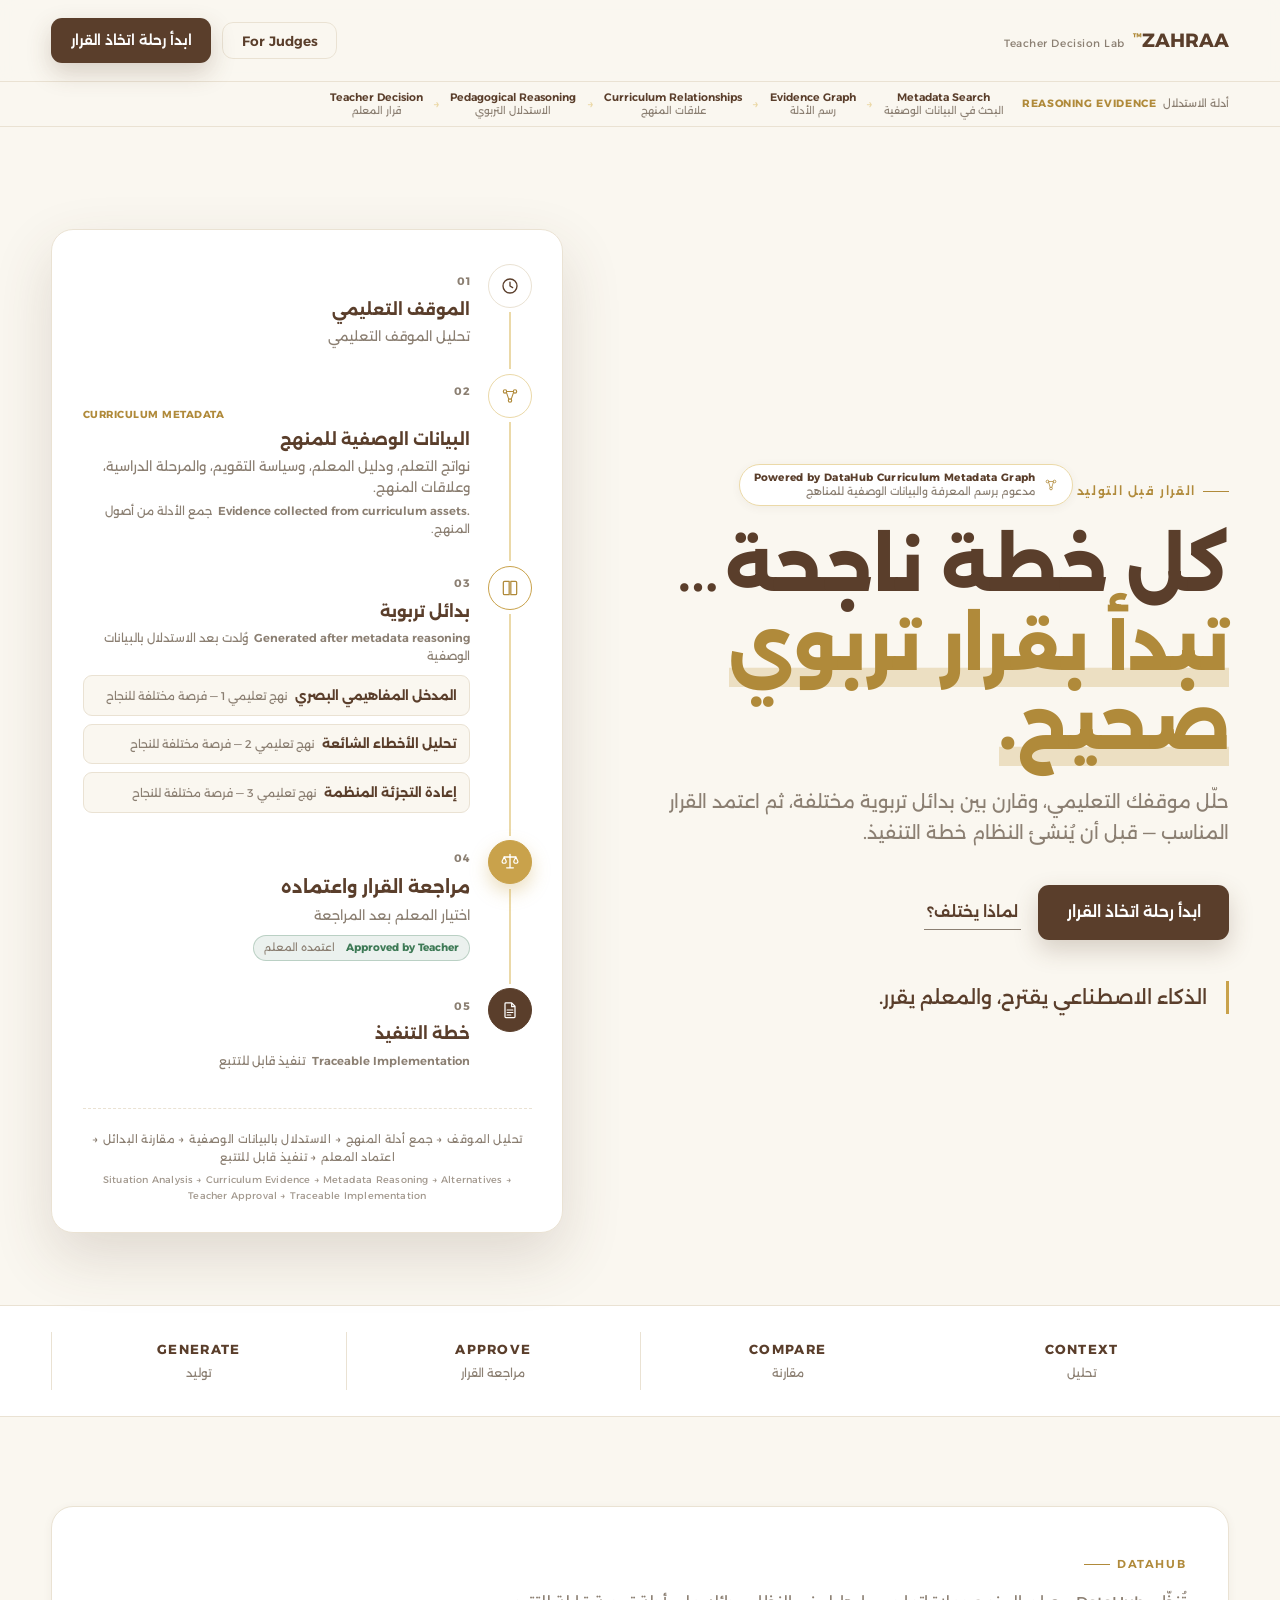
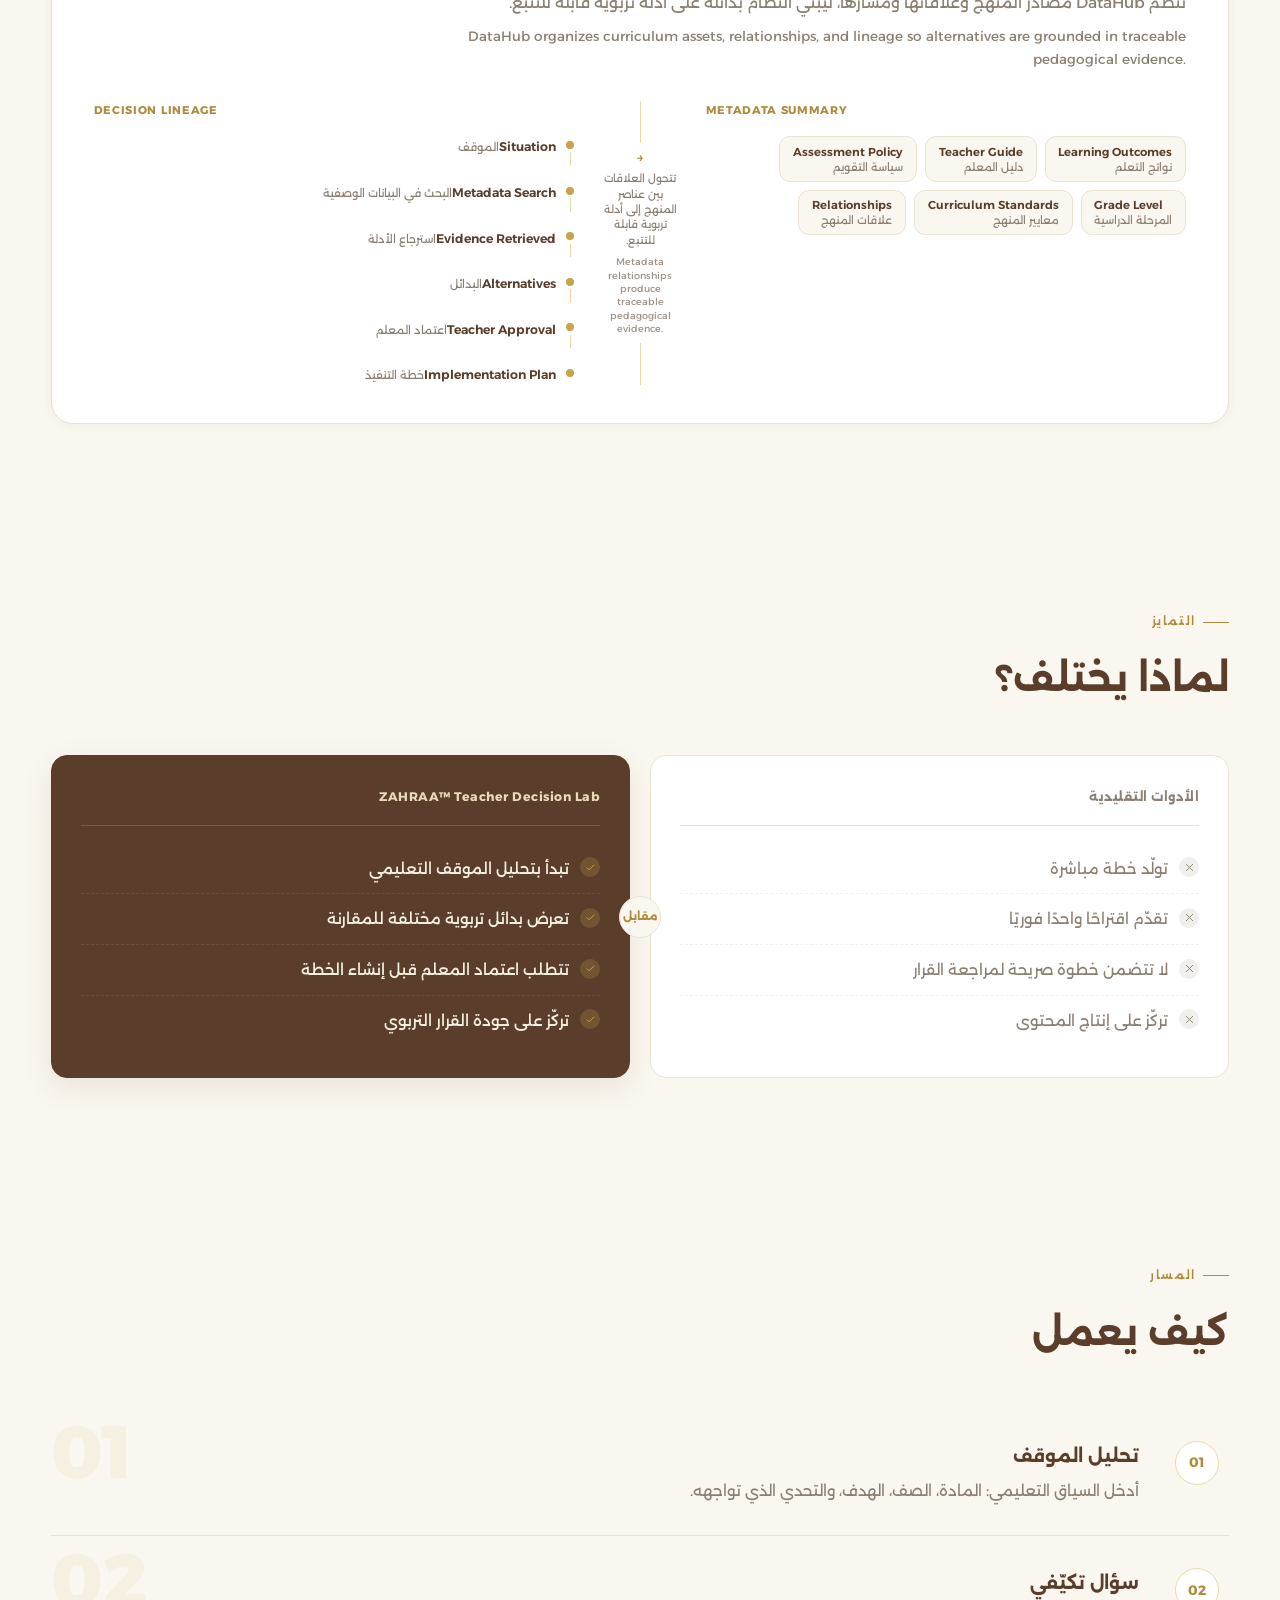
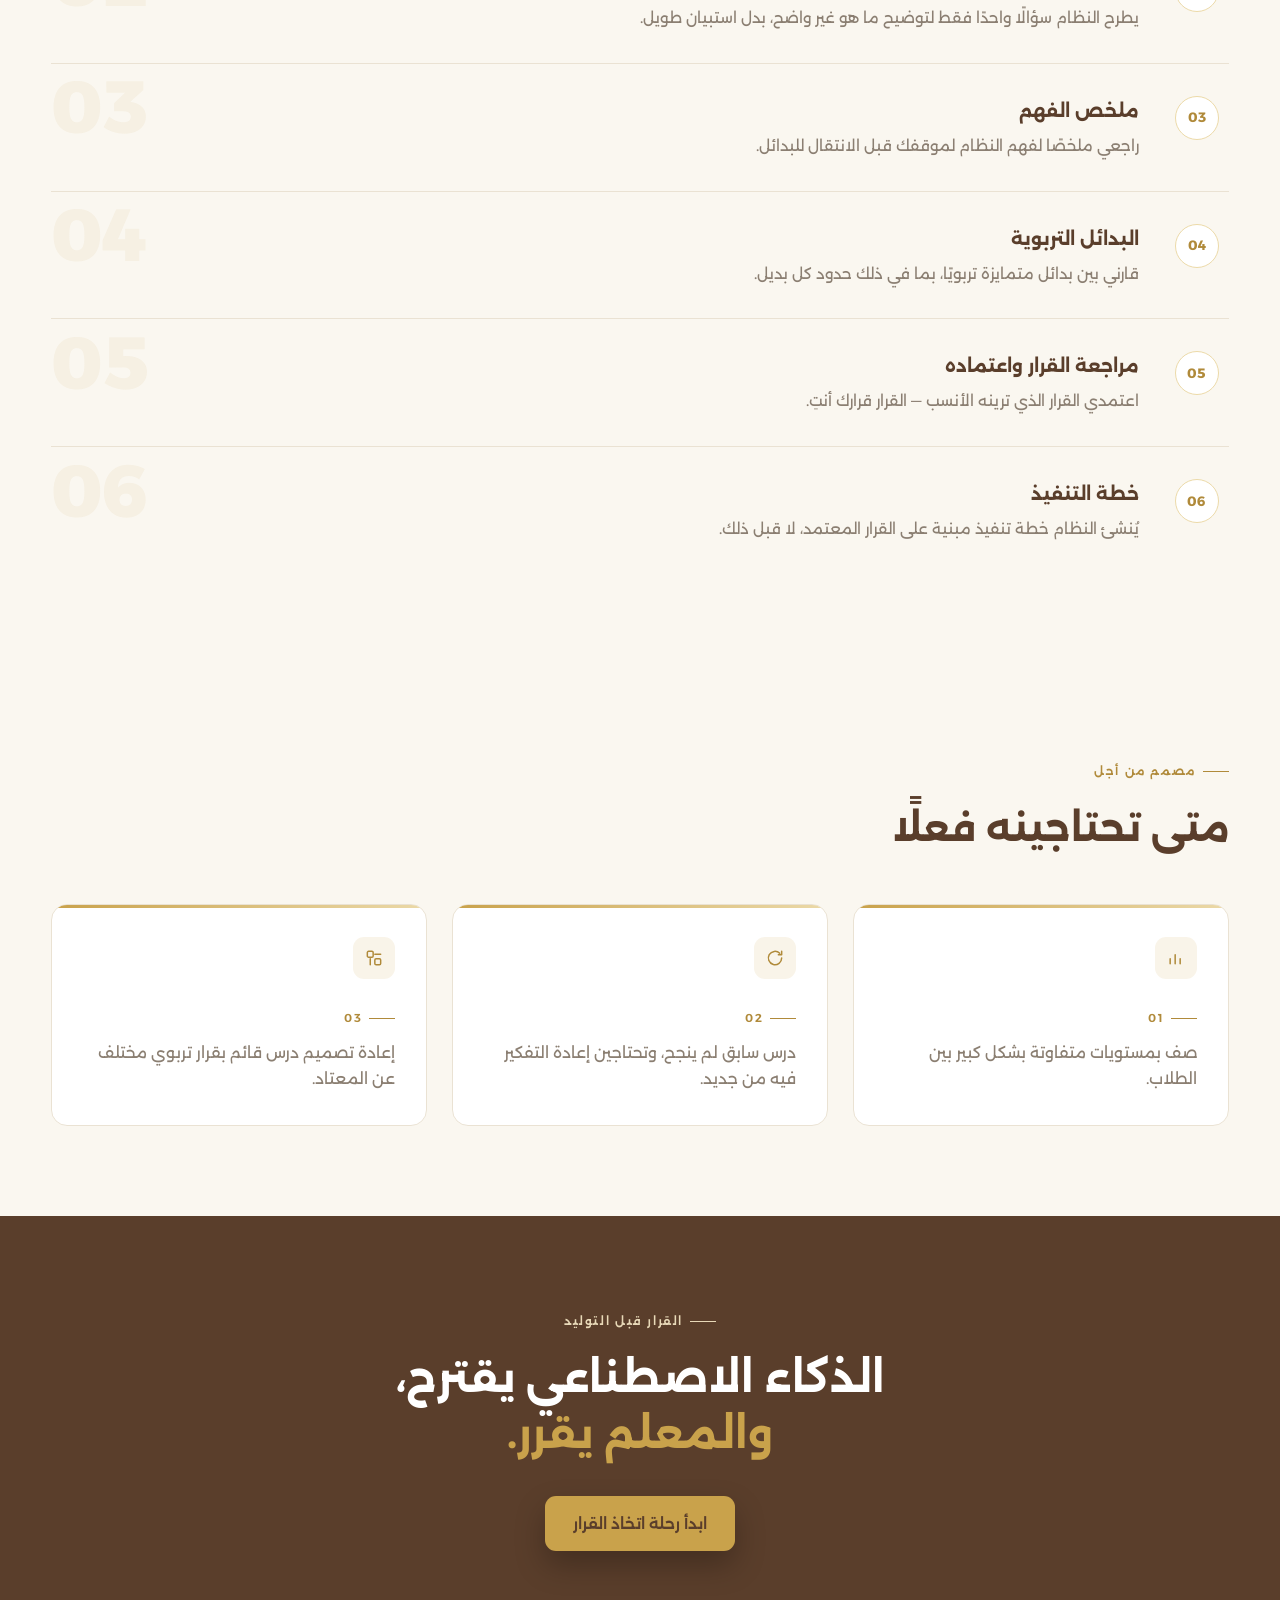
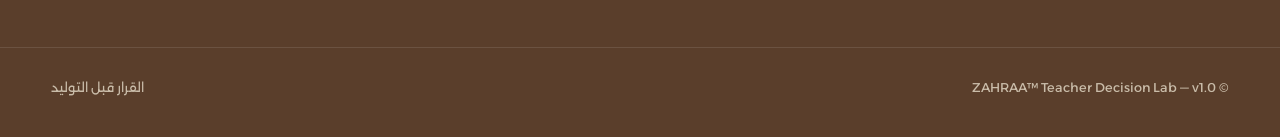
==== commit 9d71781a: "Complete hackathon submission package" ====
--- a/index.html
+++ b/index.html
@@ -396,50 +396,6 @@
   .status-chip .en{ direction:ltr; unicode-bidi:isolate; font-weight:700; color:var(--success); }
   .status-chip .ar{ color:var(--ink-soft); margin-inline-start:.35rem; }
 
-
-  /* ===== SITUATION INPUT ===== */
-  .situation-builder{
-    max-width:1060px; margin:0 auto;
-    padding:clamp(3rem,6vw,5rem) clamp(1.25rem,4vw,3.5rem);
-    scroll-margin-top:7rem;
-  }
-  .situation-panel{
-    background:var(--paper-raised); border:1px solid var(--line);
-    border-radius:var(--radius-lg); box-shadow:var(--shadow-md);
-    padding:clamp(1.5rem,4vw,2.5rem);
-  }
-  .situation-head{display:flex;justify-content:space-between;gap:1.5rem;align-items:flex-start;margin-bottom:1.6rem;}
-  .situation-head h2{font-size:clamp(1.55rem,3vw,2.25rem);margin:.55rem 0 .45rem;}
-  .situation-head p{color:var(--ink-soft);max-width:65ch;font-size:.94rem;}
-  .prototype-badge{
-    flex-shrink:0; padding:.45rem .8rem; border-radius:999px;
-    border:1px solid var(--amber-line); background:var(--paper);
-    color:var(--gold-deep); font-size:.7rem; font-weight:700; direction:ltr;
-  }
-  .situation-grid{display:grid;grid-template-columns:1fr 1fr;gap:1rem;}
-  .situation-field{display:flex;flex-direction:column;gap:.45rem;}
-  .situation-field.full{grid-column:1/-1;}
-  .situation-field label{font-size:.82rem;font-weight:700;color:var(--ink);}
-  .situation-field label span{font-size:.68rem;font-weight:400;color:var(--ink-soft);direction:ltr;margin-inline-start:.35rem;}
-  .situation-field input,.situation-field textarea,.situation-field select{
-    width:100%; border:1px solid var(--line); border-radius:11px;
-    background:var(--paper); color:var(--ink); padding:.85rem 1rem;
-    font:inherit; font-size:.9rem; outline:none; transition:border-color .15s ease,box-shadow .15s ease;
-  }
-  .situation-field textarea{min-height:88px;resize:vertical;}
-  .situation-field input:focus,.situation-field textarea:focus,.situation-field select:focus{
-    border-color:var(--gold); box-shadow:0 0 0 3px rgba(201,162,75,.12);
-  }
-  .situation-actions{display:flex;align-items:center;justify-content:space-between;gap:1rem;margin-top:1.35rem;flex-wrap:wrap;}
-  .situation-note{font-size:.75rem;color:var(--ink-soft);max-width:58ch;}
-  .form-error{display:none;color:var(--danger);font-size:.78rem;margin-top:.7rem;font-weight:600;}
-  .form-error.visible{display:block;}
-  @media(max-width:720px){
-    .situation-head{flex-direction:column;}
-    .situation-grid{grid-template-columns:1fr;}
-    .situation-field.full{grid-column:auto;}
-  }
-
   /* ===== Proof bar ===== */
   .proof-bar{
     border-top:1px solid var(--line);
@@ -749,7 +705,7 @@
     <button class="btn btn-ghost btn-sm" onclick="document.getElementById('judgesOverlay').classList.add('open')">
       For Judges
     </button>
-    <a href="#situation-builder" class="btn btn-primary btn-sm">ابدأ رحلة اتخاذ القرار</a>
+    <a href="alternatives.html" class="btn btn-primary btn-sm">ابدأ رحلة اتخاذ القرار</a>
   </div>
 </div>
 
@@ -786,7 +742,7 @@
       قبل أن يُنشئ النظام خطة التنفيذ.
     </p>
     <div class="cta-row">
-      <a href="#situation-builder" class="btn btn-primary">ابدأ رحلة اتخاذ القرار</a>
+      <a href="alternatives.html" class="btn btn-primary">ابدأ رحلة اتخاذ القرار</a>
       <a href="#why" class="btn btn-text">لماذا يختلف؟</a>
     </div>
     <div class="principle">الذكاء الاصطناعي يقترح، والمعلم يقرر.</div>
@@ -881,58 +837,6 @@
 
     <figcaption>تحليل الموقف → جمع أدلة المنهج → الاستدلال بالبيانات الوصفية → مقارنة البدائل → اعتماد المعلم → تنفيذ قابل للتتبع<span class="figcaption-en">Situation Analysis → Curriculum Evidence → Metadata Reasoning → Alternatives → Teacher Approval → Traceable Implementation</span></figcaption>
   </figure>
-</section>
-
-
-<section class="situation-builder" id="situation-builder" aria-labelledby="situationTitle">
-  <div class="situation-panel">
-    <div class="situation-head">
-      <div>
-        <span class="eyebrow">ابدأ من السياق</span>
-        <h2 id="situationTitle">حلّل موقفك التعليمي أولًا</h2>
-        <p>أدخل البيانات الأساسية التي يحتاجها النظام لعرض الموقف داخل رحلة القرار. تُحفظ البيانات في هذه الجلسة فقط وتنتقل معك إلى صفحات البدائل والاعتماد والتنفيذ.</p>
-      </div>
-      <span class="prototype-badge">Metadata-driven prototype</span>
-    </div>
-    <form id="situationForm" novalidate>
-      <div class="situation-grid">
-        <div class="situation-field">
-          <label for="situationGrade">الصف <span>Grade</span></label>
-          <input id="situationGrade" name="grade" value="الرابع" required autocomplete="off">
-        </div>
-        <div class="situation-field">
-          <label for="situationSubject">المادة <span>Subject</span></label>
-          <input id="situationSubject" name="subject" value="الرياضيات" required autocomplete="off">
-        </div>
-        <div class="situation-field">
-          <label for="situationDuration">زمن الحصة <span>Duration</span></label>
-          <select id="situationDuration" name="duration">
-            <option value="40 دقيقة">40 دقيقة</option>
-            <option value="45 دقيقة" selected>45 دقيقة</option>
-            <option value="50 دقيقة">50 دقيقة</option>
-            <option value="60 دقيقة">60 دقيقة</option>
-          </select>
-        </div>
-        <div class="situation-field">
-          <label for="situationStudents">عدد الطلاب — اختياري <span>Students</span></label>
-          <input id="situationStudents" name="students" type="number" min="1" max="100" placeholder="مثال: 28">
-        </div>
-        <div class="situation-field full">
-          <label for="situationChallenge">التحدي التعليمي <span>Instructional challenge</span></label>
-          <textarea id="situationChallenge" name="challenge" required>الطلاب يطبقون الخطوات دون فهم</textarea>
-        </div>
-        <div class="situation-field full">
-          <label for="situationContext">سياق القرار <span>Decision context</span></label>
-          <textarea id="situationContext" name="context" required>اتخاذ قرار تربوي مدروس قبل تنفيذ الدرس.</textarea>
-        </div>
-      </div>
-      <div class="form-error" id="situationError" role="alert">يرجى تعبئة الصف والمادة والتحدي وسياق القرار قبل المتابعة.</div>
-      <div class="situation-actions">
-        <p class="situation-note">لأغراض العرض الحالي، البدائل التربوية مصممة حول السيناريو الافتراضي، بينما تنتقل بيانات المعلم المدخلة فعليًا عبر رحلة القرار.</p>
-        <button type="submit" class="btn btn-primary">تحليل الموقف والانتقال إلى البدائل ←</button>
-      </div>
-    </form>
-  </div>
 </section>
 
 <div class="proof-bar">
@@ -1172,7 +1076,7 @@
   <div class="cta-close-inner">
     <span class="eyebrow eyebrow-invert">القرار قبل التوليد</span>
     <h2 class="cta-close-headline">الذكاء الاصطناعي يقترح، <em>والمعلم يقرر.</em></h2>
-    <a href="#situation-builder" class="btn btn-invert">ابدأ رحلة اتخاذ القرار</a>
+    <a href="alternatives.html" class="btn btn-invert">ابدأ رحلة اتخاذ القرار</a>
   </div>
 </section>
 
@@ -1203,7 +1107,7 @@
     </table>
 
     <h3>Why DataHub?</h3>
-    <p>DataHub organizes curriculum assets, metadata relationships, and lineage. The agent retrieves traceable pedagogical evidence from this graph before presenting alternatives for teacher approval.</p>
+    <p>This metadata-driven prototype demonstrates how DataHub can organize curriculum assets, metadata relationships, and lineage so an agent can ground pedagogical alternatives in traceable evidence before teacher approval. Live DataHub ingestion and graph querying are planned integration steps.</p>
 
     <h3>How it works</h3>
     <div class="jp-flow">Analyze → Retrieve Metadata Evidence → Compare → Approve → Generate</div>
@@ -1252,47 +1156,6 @@
       judgesOverlay.classList.remove('open');
     }
   });
-
-  const situationForm = document.getElementById('situationForm');
-  const situationError = document.getElementById('situationError');
-
-  function loadSavedSituation(){
-    try{
-      const saved = JSON.parse(sessionStorage.getItem('zahraaSituation') || 'null');
-      if(!saved) return;
-      const mapping = {
-        situationGrade:'grade', situationSubject:'subject', situationDuration:'duration',
-        situationStudents:'students', situationChallenge:'challenge', situationContext:'context'
-      };
-      Object.entries(mapping).forEach(([id,key]) => {
-        const element = document.getElementById(id);
-        if(element && saved[key] !== undefined && saved[key] !== null && saved[key] !== '') element.value = saved[key];
-      });
-    }catch(e){}
-  }
-
-  loadSavedSituation();
-
-  situationForm.addEventListener('submit', (event) => {
-    event.preventDefault();
-    const situation = {
-      grade: document.getElementById('situationGrade').value.trim(),
-      subject: document.getElementById('situationSubject').value.trim(),
-      duration: document.getElementById('situationDuration').value,
-      students: document.getElementById('situationStudents').value.trim(),
-      challenge: document.getElementById('situationChallenge').value.trim(),
-      context: document.getElementById('situationContext').value.trim()
-    };
-    const valid = situation.grade && situation.subject && situation.challenge && situation.context;
-    situationError.classList.toggle('visible', !valid);
-    if(!valid) return;
-    try{
-      sessionStorage.setItem('zahraaSituation', JSON.stringify(situation));
-      sessionStorage.removeItem('zahraaApprovedAlternative');
-    }catch(e){}
-    window.location.href = 'alternatives.html';
-  });
-
 </script>
 
 </body>
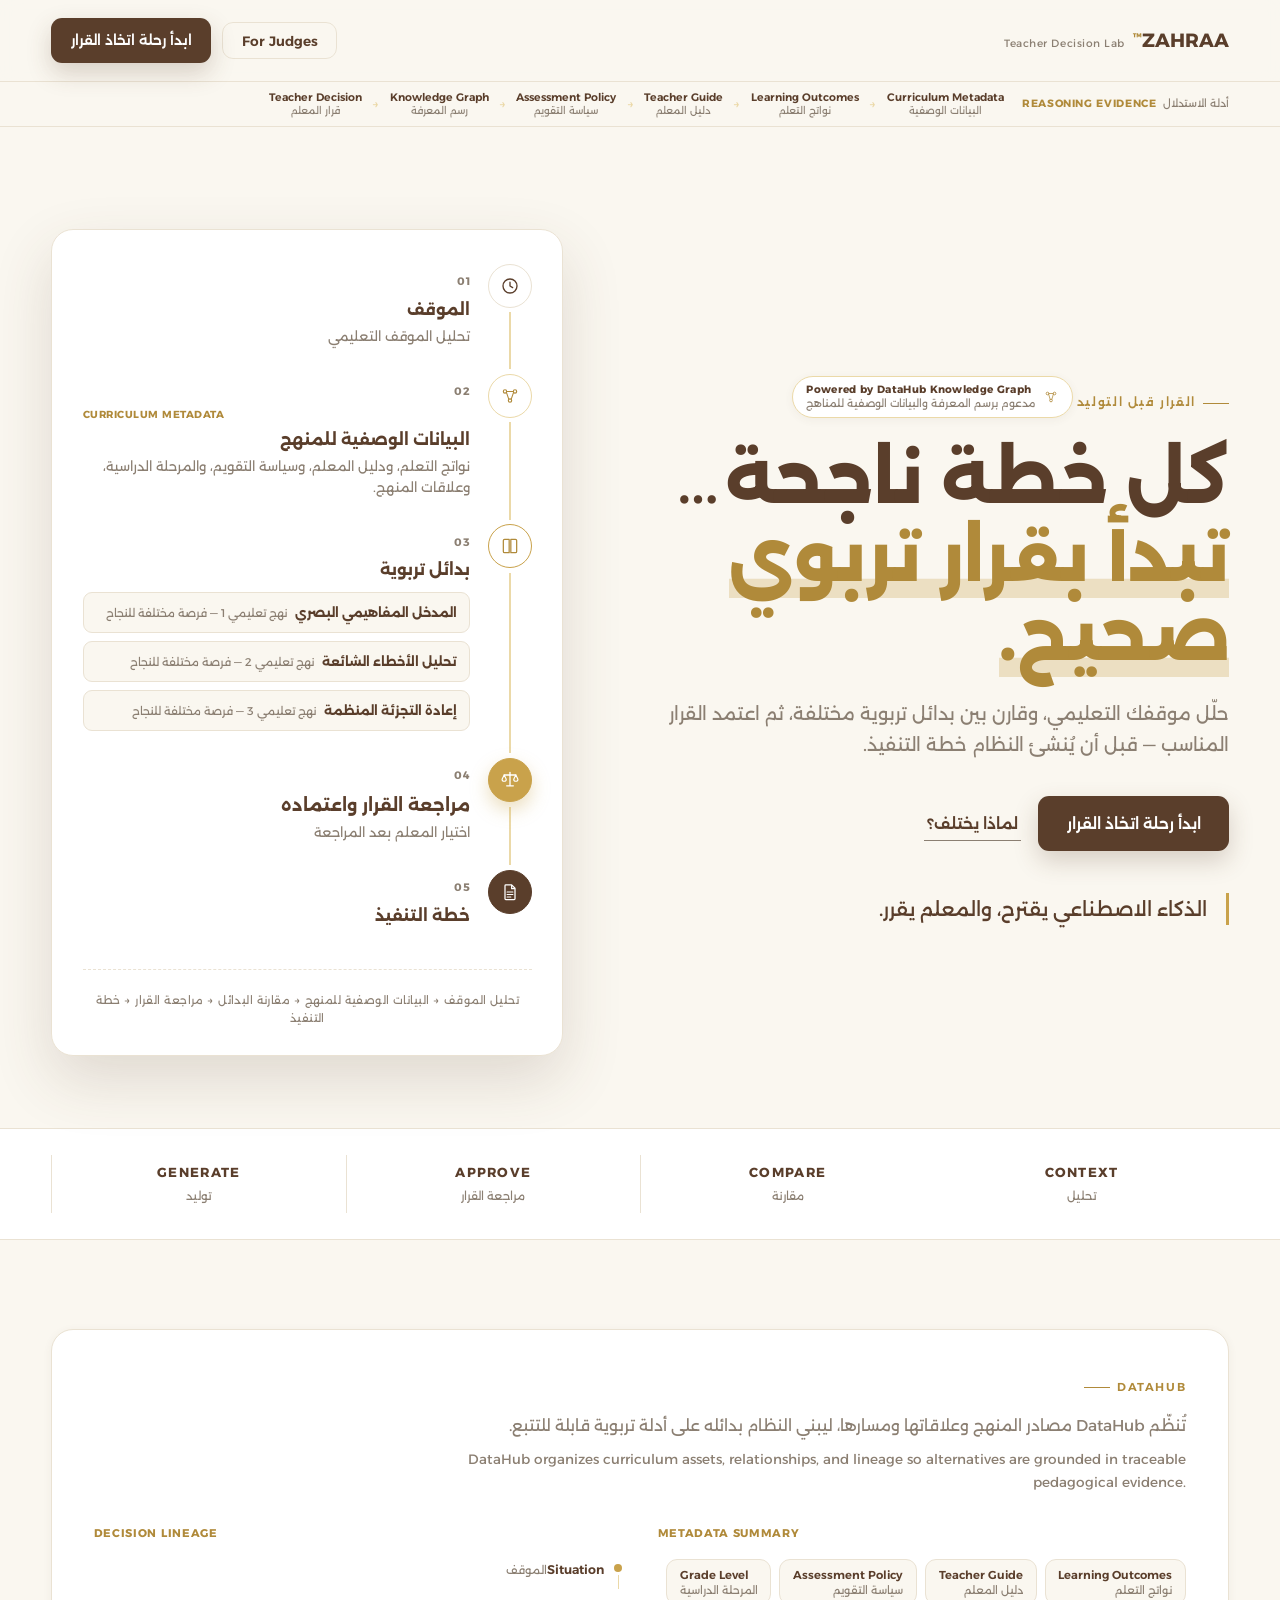
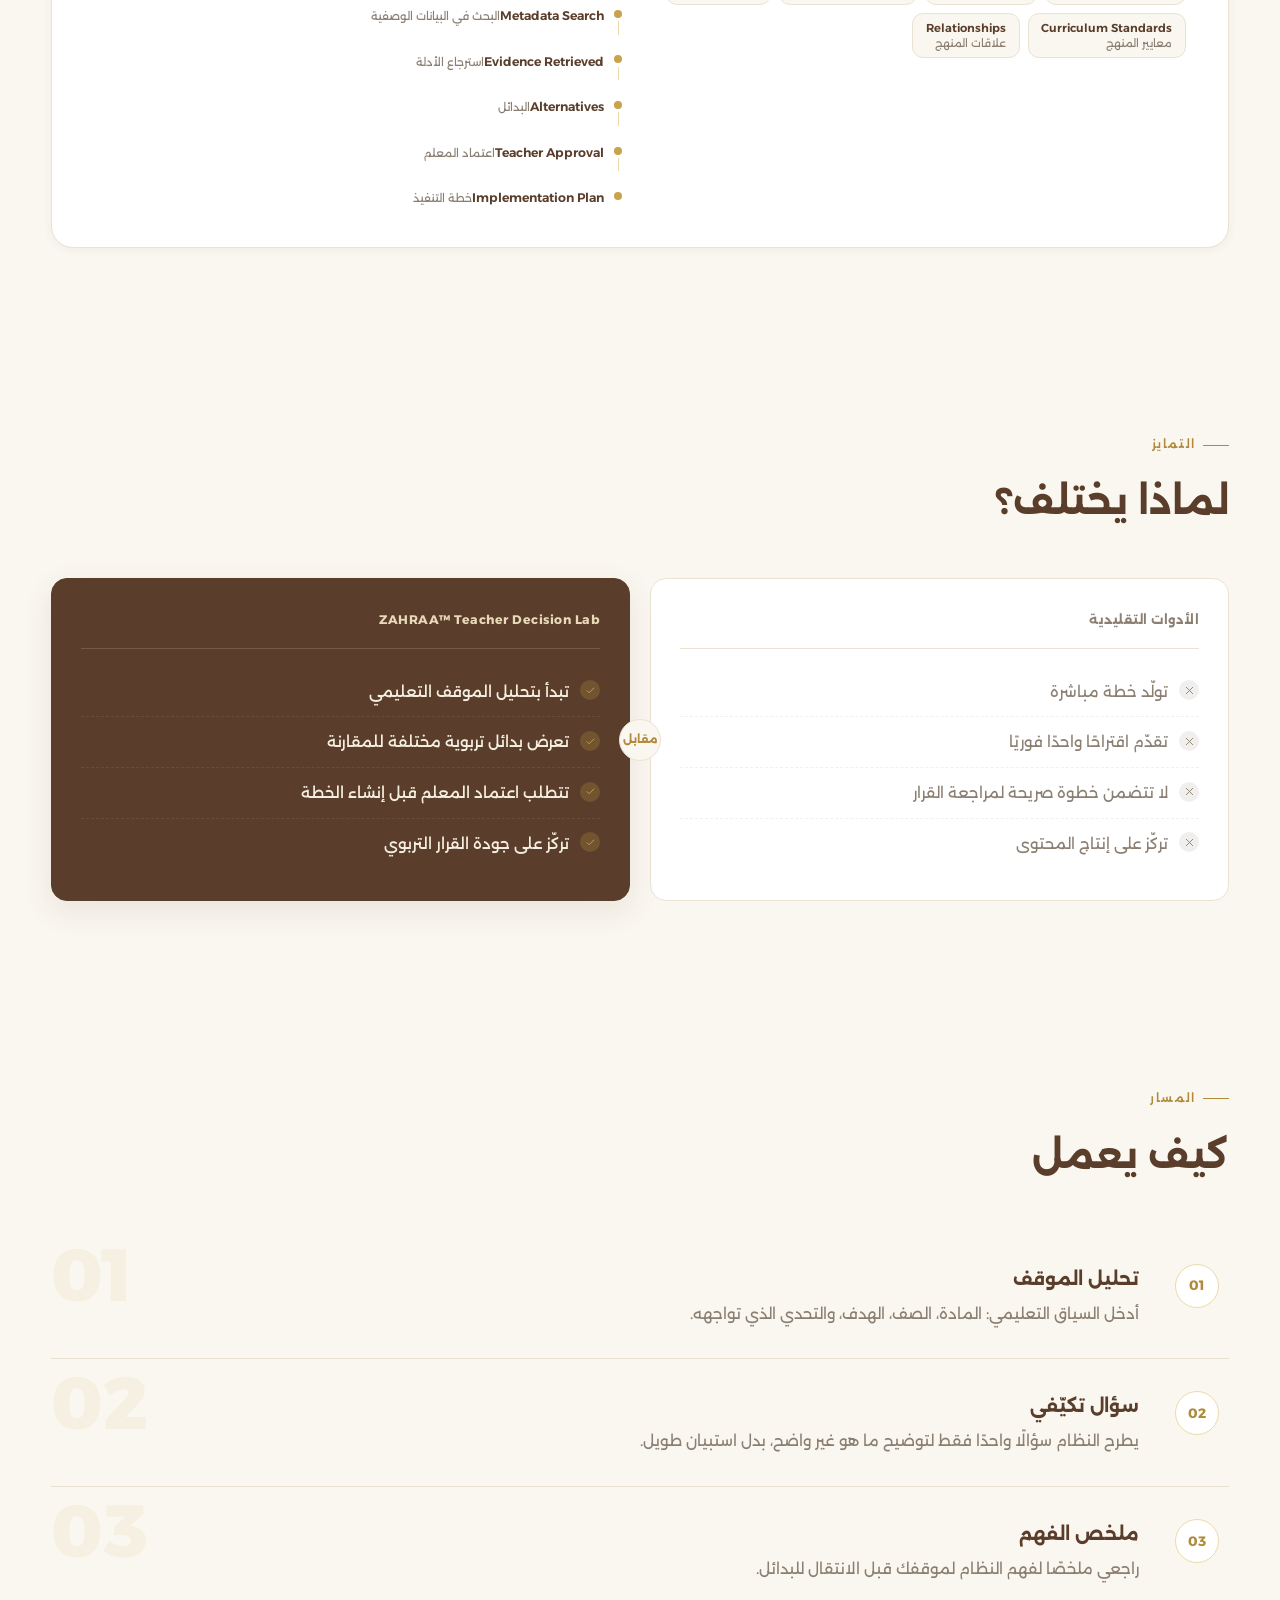
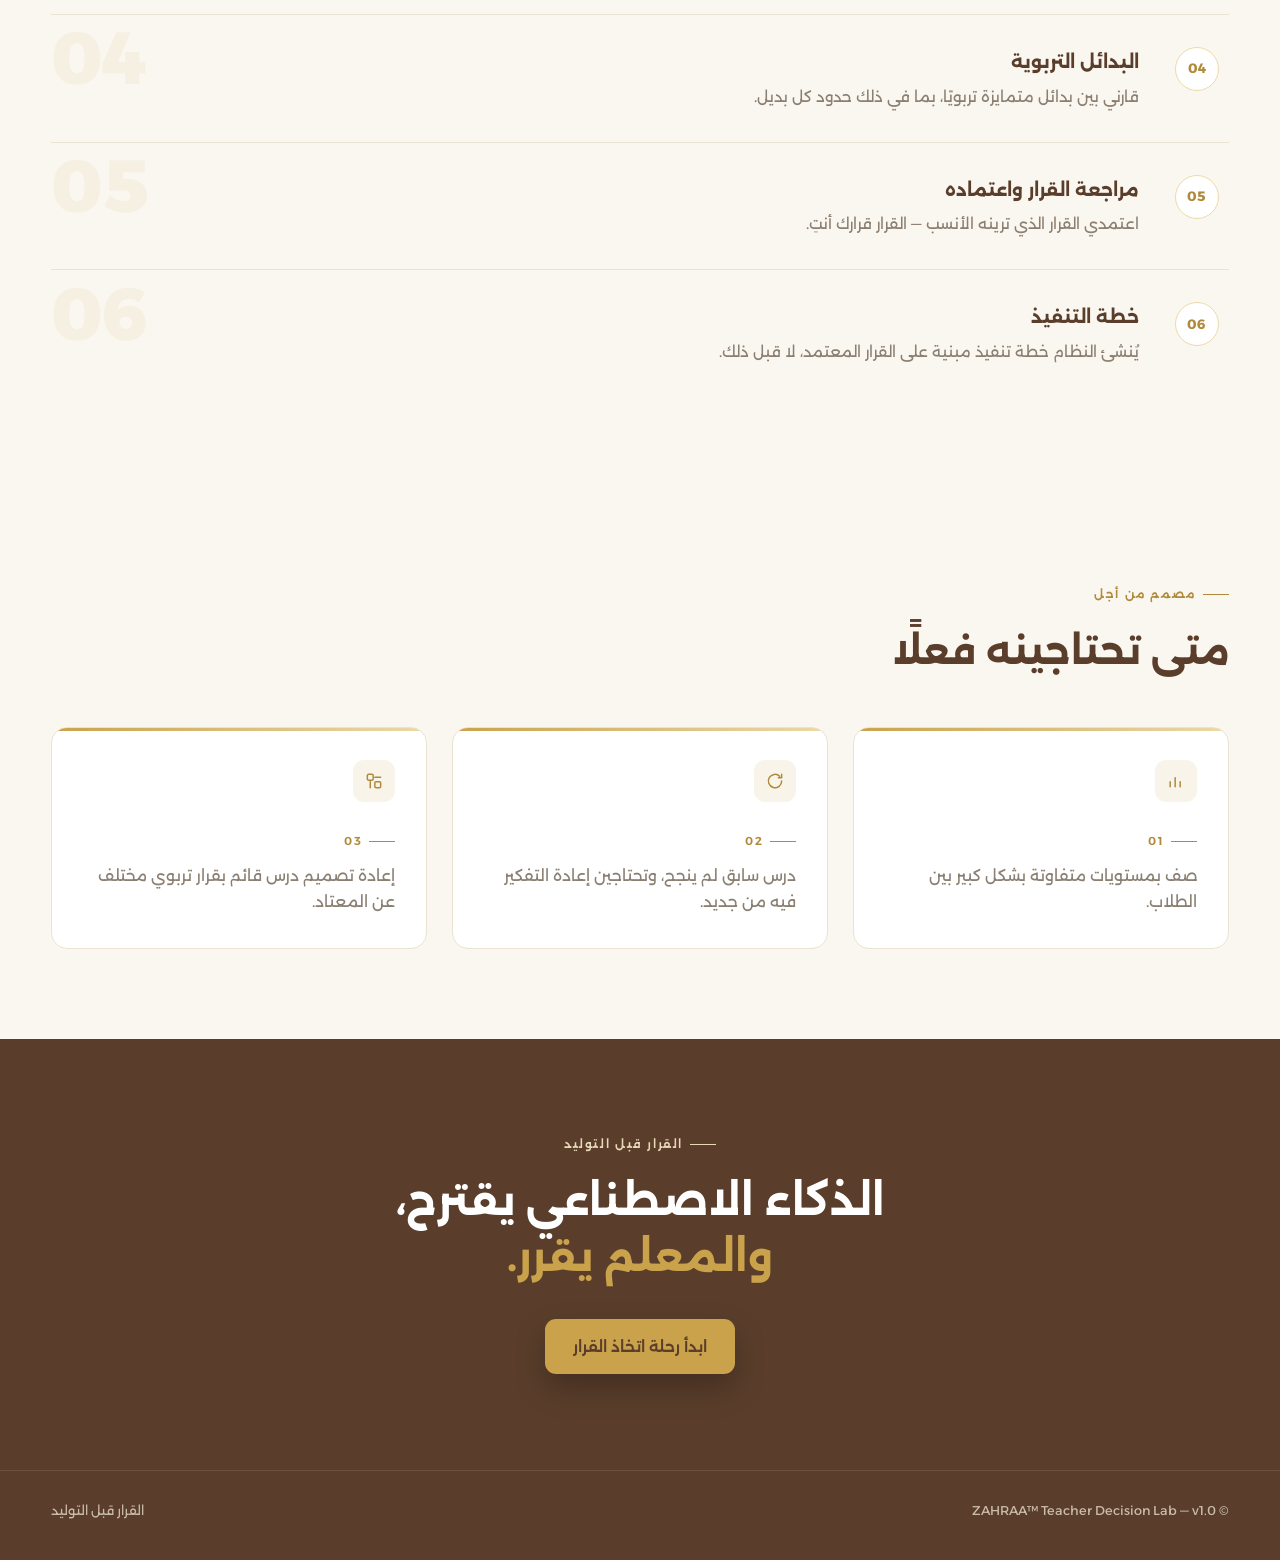
==== commit ee2cb44a: "Add final teacher context decision workflow" ====
--- a/index.html
+++ b/index.html
@@ -176,15 +176,7 @@
   .dh-intro p.dh-intro-en{
     font-size:.85rem; margin-top:.5rem; direction:ltr; unicode-bidi:isolate; text-align:right;
   }
-  .dh-grid{ display:grid; grid-template-columns:1fr auto 1fr; gap:1.4rem; align-items:stretch; }
-  .dh-bridge{
-    display:flex; flex-direction:column; align-items:center; justify-content:center;
-    gap:.45rem; padding:0 .3rem; text-align:center;
-  }
-  .dh-bridge .bridge-thread{ width:1px; flex:1; min-height:1.2rem; background:var(--amber-line); }
-  .dh-bridge .bridge-arrow{ color:var(--gold-deep); font-size:.85rem; line-height:1; }
-  .dh-bridge .bridge-ar{ font-size:.66rem; color:var(--ink-soft); max-width:11ch; line-height:1.45; }
-  .dh-bridge .bridge-en{ font-size:.6rem; color:var(--ink-soft); direction:ltr; unicode-bidi:isolate; max-width:11ch; line-height:1.4; opacity:.85; }
+  .dh-grid{ display:grid; grid-template-columns:1fr 1fr; gap:2.2rem; }
   .dh-col-title{
     font-size:.7rem; font-weight:700; letter-spacing:.06em;
     text-transform:uppercase; color:var(--gold-deep); margin-bottom:1rem;
@@ -213,9 +205,6 @@
 
   @media (max-width:960px){
     .dh-grid{ grid-template-columns:1fr; gap:1.6rem; }
-    .dh-bridge{ flex-direction:row; padding:.2rem 0; }
-    .dh-bridge .bridge-thread{ display:none; }
-    .dh-bridge .bridge-ar, .dh-bridge .bridge-en{ max-width:none; }
   }
 
   /* ===== Top bar ===== */
@@ -375,26 +364,6 @@
     padding-top:1.3rem;
     border-top:1px dashed var(--line);
   }
-  .figcaption-en{
-    display:block; margin-top:.35rem;
-    font-size:.6rem; color:var(--ink-soft); opacity:.8;
-    direction:ltr; unicode-bidi:isolate; letter-spacing:.02em;
-  }
-
-  .bi-line{ font-size:.72rem; color:var(--ink-soft); margin-top:.35rem; line-height:1.55; }
-  .bi-line .en{ direction:ltr; unicode-bidi:isolate; font-weight:600; }
-  .bi-line .ar{ margin-inline-start:.4rem; }
-
-  .status-chip{
-    display:inline-flex; align-items:center; gap:.35rem;
-    margin-top:.6rem; padding:.2rem .65rem;
-    border-radius:999px;
-    background:rgba(62,122,86,.1);
-    border:1px solid rgba(62,122,86,.28);
-    font-size:.66rem;
-  }
-  .status-chip .en{ direction:ltr; unicode-bidi:isolate; font-weight:700; color:var(--success); }
-  .status-chip .ar{ color:var(--ink-soft); margin-inline-start:.35rem; }
 
   /* ===== Proof bar ===== */
   .proof-bar{
@@ -705,7 +674,7 @@
     <button class="btn btn-ghost btn-sm" onclick="document.getElementById('judgesOverlay').classList.add('open')">
       For Judges
     </button>
-    <a href="alternatives.html" class="btn btn-primary btn-sm">ابدأ رحلة اتخاذ القرار</a>
+    <a href="scenario.html" class="btn btn-primary btn-sm">ابدأ رحلة اتخاذ القرار</a>
   </div>
 </div>
 
@@ -713,13 +682,15 @@
   <div class="evidence-strip-inner">
     <span class="es-label">Reasoning Evidence<span class="es-label-ar">أدلة الاستدلال</span></span>
     <div class="es-chain">
-      <span class="es-step"><span class="es-en">Metadata Search</span><span class="es-ar">البحث في البيانات الوصفية</span></span>
+      <span class="es-step"><span class="es-en">Curriculum Metadata</span><span class="es-ar">البيانات الوصفية</span></span>
       <span class="es-arrow">→</span>
-      <span class="es-step"><span class="es-en">Evidence Graph</span><span class="es-ar">رسم الأدلة</span></span>
+      <span class="es-step"><span class="es-en">Learning Outcomes</span><span class="es-ar">نواتج التعلم</span></span>
       <span class="es-arrow">→</span>
-      <span class="es-step"><span class="es-en">Curriculum Relationships</span><span class="es-ar">علاقات المنهج</span></span>
+      <span class="es-step"><span class="es-en">Teacher Guide</span><span class="es-ar">دليل المعلم</span></span>
       <span class="es-arrow">→</span>
-      <span class="es-step"><span class="es-en">Pedagogical Reasoning</span><span class="es-ar">الاستدلال التربوي</span></span>
+      <span class="es-step"><span class="es-en">Assessment Policy</span><span class="es-ar">سياسة التقويم</span></span>
+      <span class="es-arrow">→</span>
+      <span class="es-step"><span class="es-en">Knowledge Graph</span><span class="es-ar">رسم المعرفة</span></span>
       <span class="es-arrow">→</span>
       <span class="es-step"><span class="es-en">Teacher Decision</span><span class="es-ar">قرار المعلم</span></span>
     </div>
@@ -732,7 +703,7 @@
     <div class="datahub-badge">
       <svg viewBox="0 0 24 24" fill="none" aria-hidden="true"><circle cx="6" cy="6" r="2.3" stroke="currentColor" stroke-width="1.4"/><circle cx="18" cy="6" r="2.3" stroke="currentColor" stroke-width="1.4"/><circle cx="12" cy="18" r="2.3" stroke="currentColor" stroke-width="1.4"/><path d="M8 7.2 10.5 16M16 7.2 13.5 16M8.3 6h7.4" stroke="currentColor" stroke-width="1.3" stroke-linecap="round"/></svg>
       <span class="dh-text">
-        <span class="dh-en">Powered by DataHub Curriculum Metadata Graph</span>
+        <span class="dh-en">Powered by DataHub Knowledge Graph</span>
         <span class="dh-ar">مدعوم برسم المعرفة والبيانات الوصفية للمناهج</span>
       </span>
     </div>
@@ -742,7 +713,7 @@
       قبل أن يُنشئ النظام خطة التنفيذ.
     </p>
     <div class="cta-row">
-      <a href="alternatives.html" class="btn btn-primary">ابدأ رحلة اتخاذ القرار</a>
+      <a href="scenario.html" class="btn btn-primary">ابدأ رحلة اتخاذ القرار</a>
       <a href="#why" class="btn btn-text">لماذا يختلف؟</a>
     </div>
     <div class="principle">الذكاء الاصطناعي يقترح، والمعلم يقرر.</div>
@@ -758,7 +729,7 @@
       </div>
       <div class="rail-content">
         <span class="stage-tag">01</span>
-        <h3 class="stage-title">الموقف التعليمي</h3>
+        <h3 class="stage-title">الموقف</h3>
         <p class="stage-desc">تحليل الموقف التعليمي</p>
       </div>
     </div>
@@ -775,7 +746,6 @@
         <span class="stage-title-en">Curriculum Metadata</span>
         <h3 class="stage-title">البيانات الوصفية للمنهج</h3>
         <p class="stage-desc">نواتج التعلم، ودليل المعلم، وسياسة التقويم، والمرحلة الدراسية، وعلاقات المنهج.</p>
-        <p class="bi-line"><span class="en">Evidence collected from curriculum assets.</span><span class="ar">جمع الأدلة من أصول المنهج.</span></p>
       </div>
     </div>
 
@@ -789,7 +759,6 @@
       <div class="rail-content">
         <span class="stage-tag">03</span>
         <h3 class="stage-title">بدائل تربوية</h3>
-        <p class="bi-line"><span class="en">Generated after metadata reasoning</span><span class="ar">وُلدت بعد الاستدلال بالبيانات الوصفية</span></p>
         <div class="alt-mini-grid">
           <div class="alt-mini">
             <span class="alt-mini-title">المدخل المفاهيمي البصري</span>
@@ -818,7 +787,6 @@
         <span class="stage-tag">04</span>
         <h3 class="stage-title">مراجعة القرار واعتماده</h3>
         <p class="stage-desc">اختيار المعلم بعد المراجعة</p>
-        <span class="status-chip"><span class="en">Approved by Teacher</span><span class="ar">اعتمده المعلم</span></span>
       </div>
     </div>
 
@@ -831,11 +799,10 @@
       <div class="rail-content">
         <span class="stage-tag">05</span>
         <h3 class="stage-title">خطة التنفيذ</h3>
-        <p class="bi-line"><span class="en">Traceable Implementation</span><span class="ar">تنفيذ قابل للتتبع</span></p>
-      </div>
-    </div>
-
-    <figcaption>تحليل الموقف → جمع أدلة المنهج → الاستدلال بالبيانات الوصفية → مقارنة البدائل → اعتماد المعلم → تنفيذ قابل للتتبع<span class="figcaption-en">Situation Analysis → Curriculum Evidence → Metadata Reasoning → Alternatives → Teacher Approval → Traceable Implementation</span></figcaption>
+      </div>
+    </div>
+
+    <figcaption>تحليل الموقف → البيانات الوصفية للمنهج → مقارنة البدائل → مراجعة القرار → خطة التنفيذ</figcaption>
   </figure>
 </section>
 
@@ -878,13 +845,6 @@
           <span class="dh-pill"><span class="dp-en">Curriculum Standards</span><span class="dp-ar">معايير المنهج</span></span>
           <span class="dh-pill"><span class="dp-en">Relationships</span><span class="dp-ar">علاقات المنهج</span></span>
         </div>
-      </div>
-      <div class="dh-bridge" aria-hidden="false">
-        <span class="bridge-thread"></span>
-        <span class="bridge-arrow">→</span>
-        <span class="bridge-ar">تتحول العلاقات بين عناصر المنهج إلى أدلة تربوية قابلة للتتبع.</span>
-        <span class="bridge-en">Metadata relationships produce traceable pedagogical evidence.</span>
-        <span class="bridge-thread"></span>
       </div>
       <div class="dh-col">
         <div class="dh-col-title">Decision Lineage</div>
@@ -1076,7 +1036,7 @@
   <div class="cta-close-inner">
     <span class="eyebrow eyebrow-invert">القرار قبل التوليد</span>
     <h2 class="cta-close-headline">الذكاء الاصطناعي يقترح، <em>والمعلم يقرر.</em></h2>
-    <a href="alternatives.html" class="btn btn-invert">ابدأ رحلة اتخاذ القرار</a>
+    <a href="scenario.html" class="btn btn-invert">ابدأ رحلة اتخاذ القرار</a>
   </div>
 </section>
 
@@ -1106,11 +1066,8 @@
       <tr><td>Focus on content production</td><td>Focus on the quality of the pedagogical decision</td></tr>
     </table>
 
-    <h3>Why DataHub?</h3>
-    <p>This metadata-driven prototype demonstrates how DataHub can organize curriculum assets, metadata relationships, and lineage so an agent can ground pedagogical alternatives in traceable evidence before teacher approval. Live DataHub ingestion and graph querying are planned integration steps.</p>
-
     <h3>How it works</h3>
-    <div class="jp-flow">Analyze → Retrieve Metadata Evidence → Compare → Approve → Generate</div>
+    <div class="jp-flow">Analyze → Clarify → Compare → Approve → Generate</div>
 
     <h3>Designed for</h3>
     <ul class="jp-list">
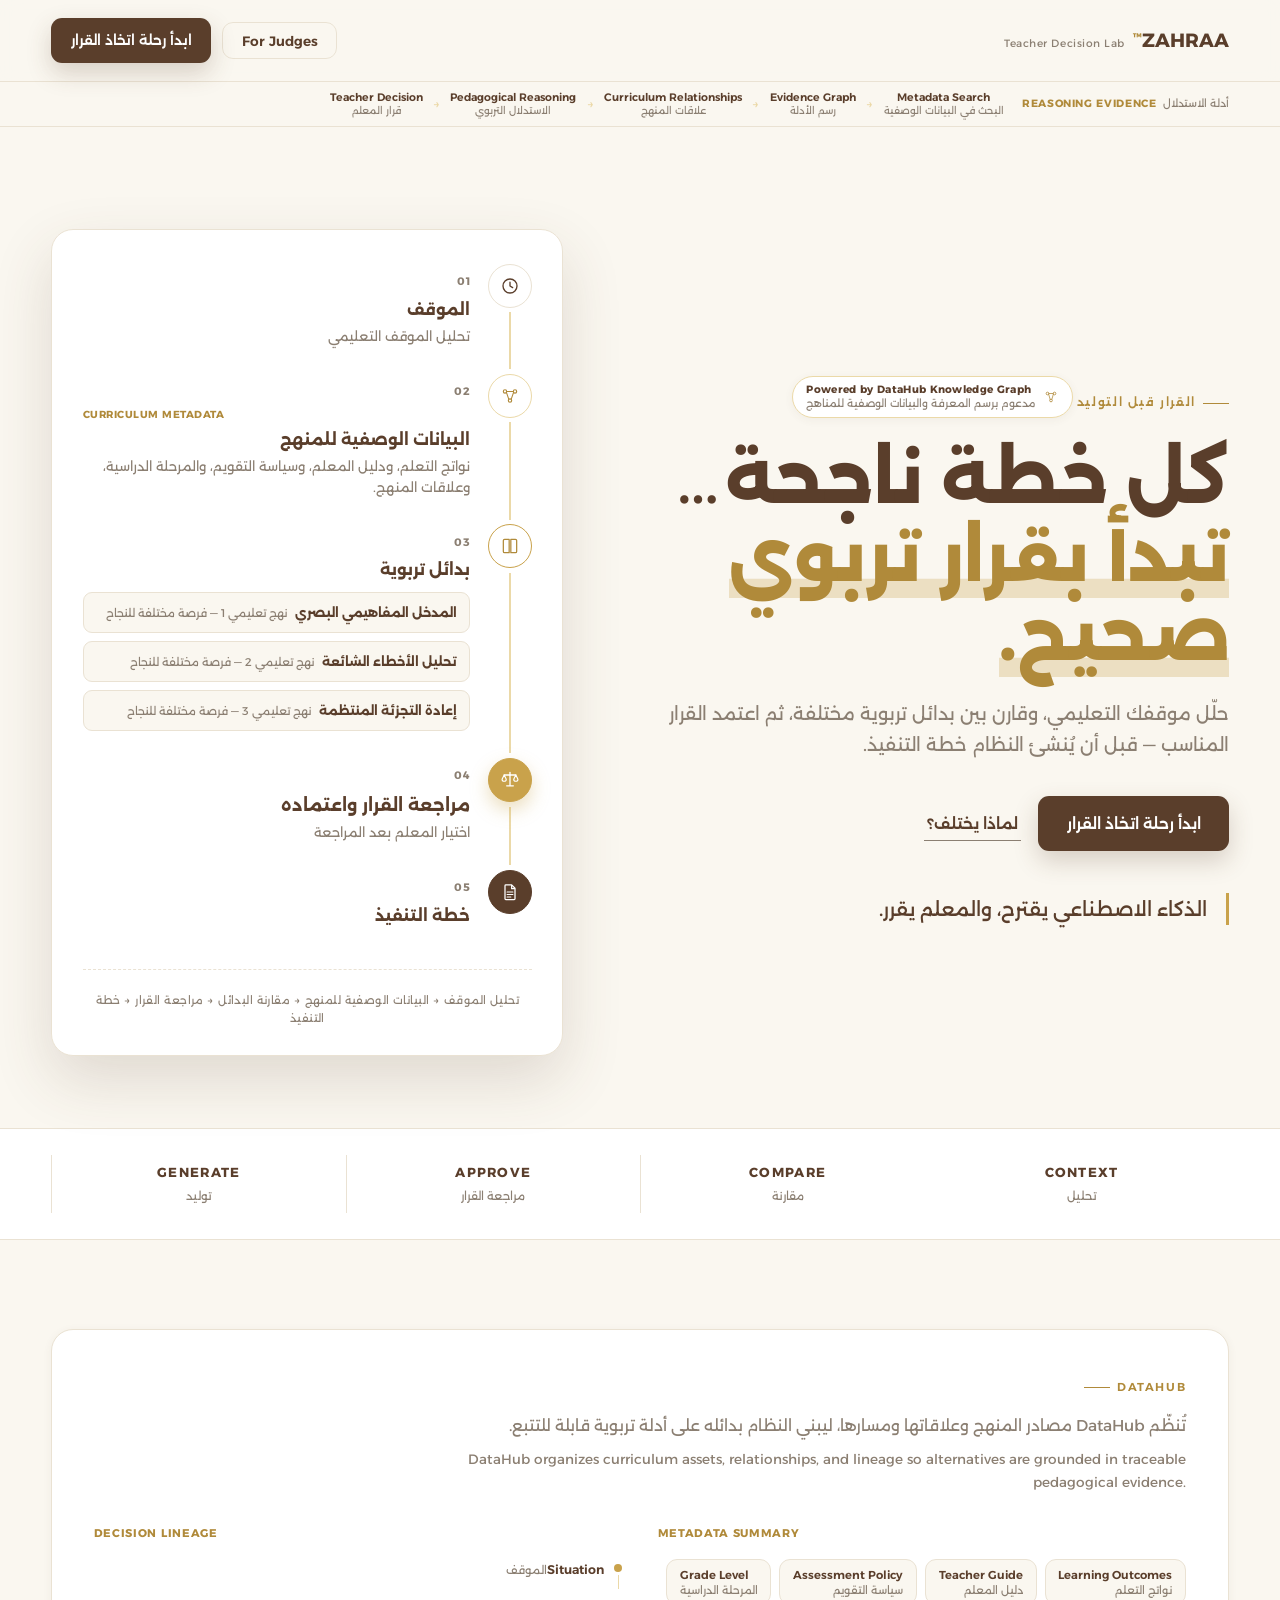
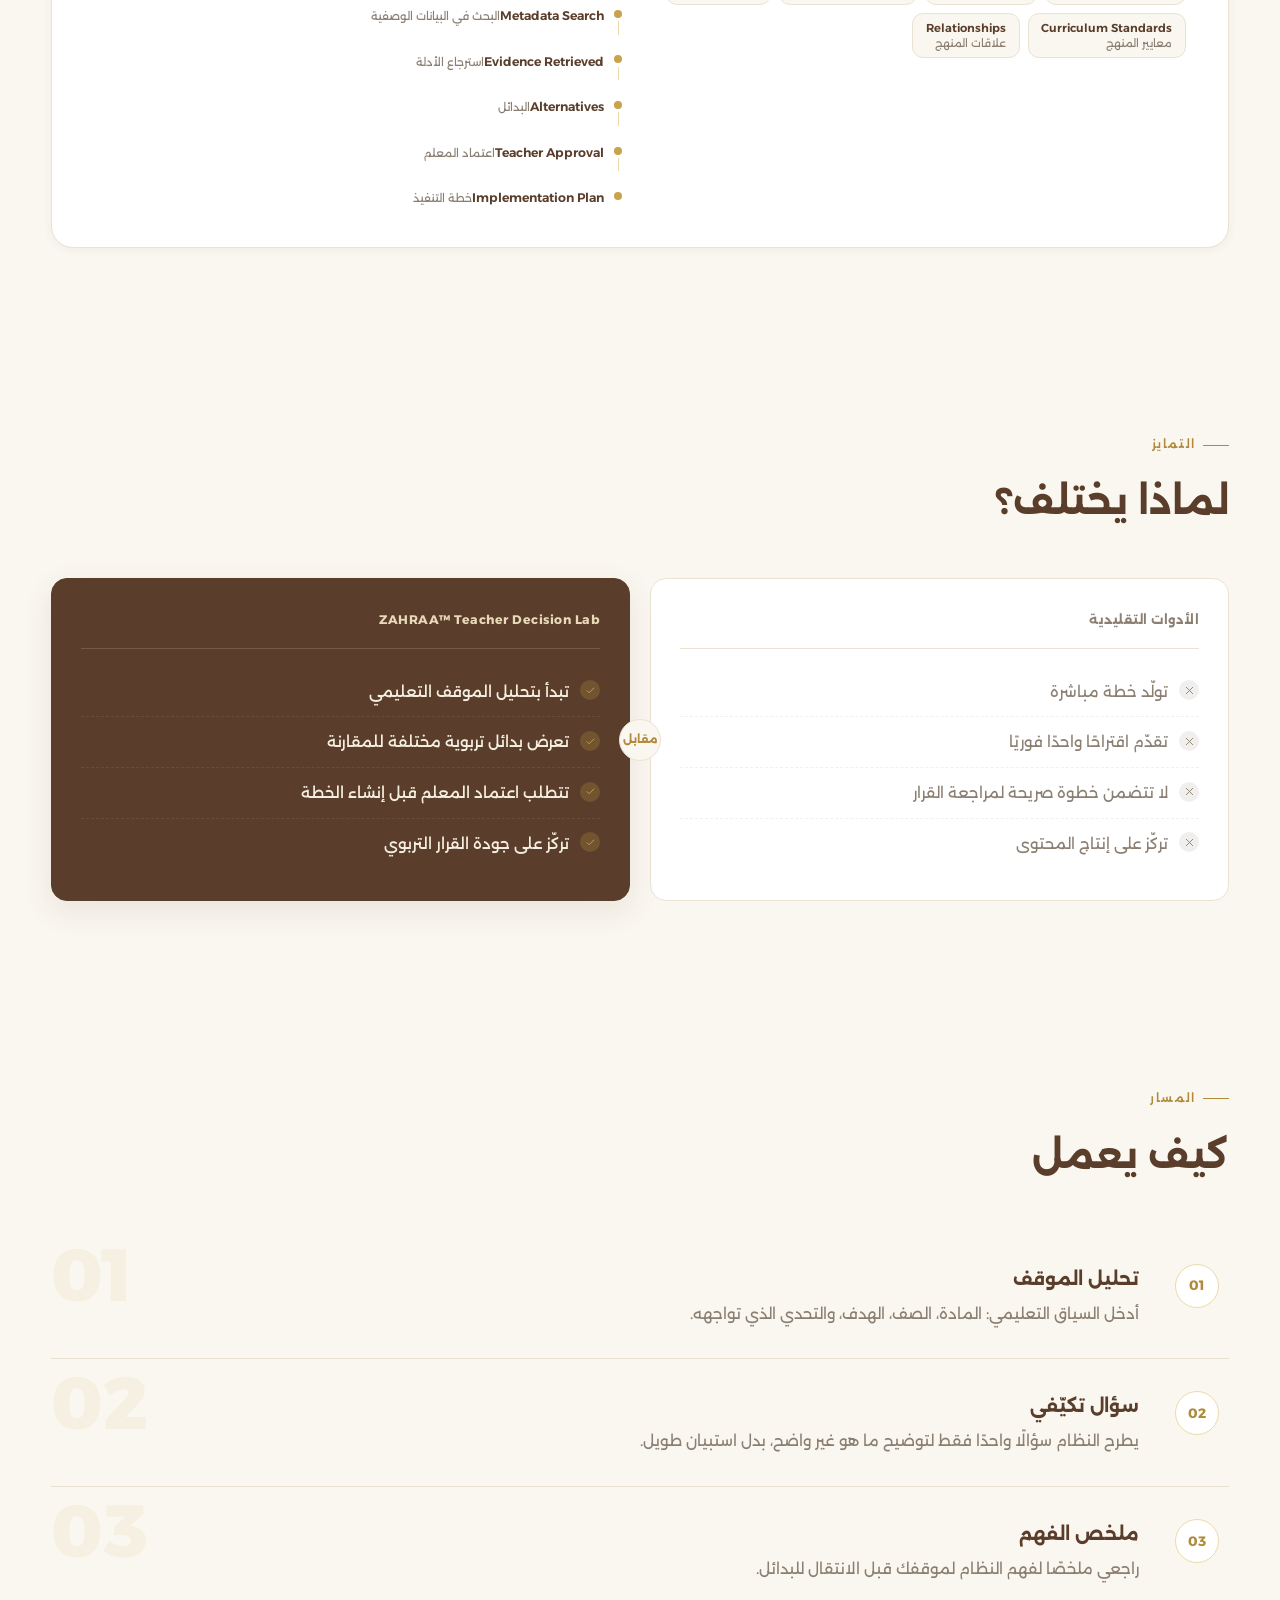
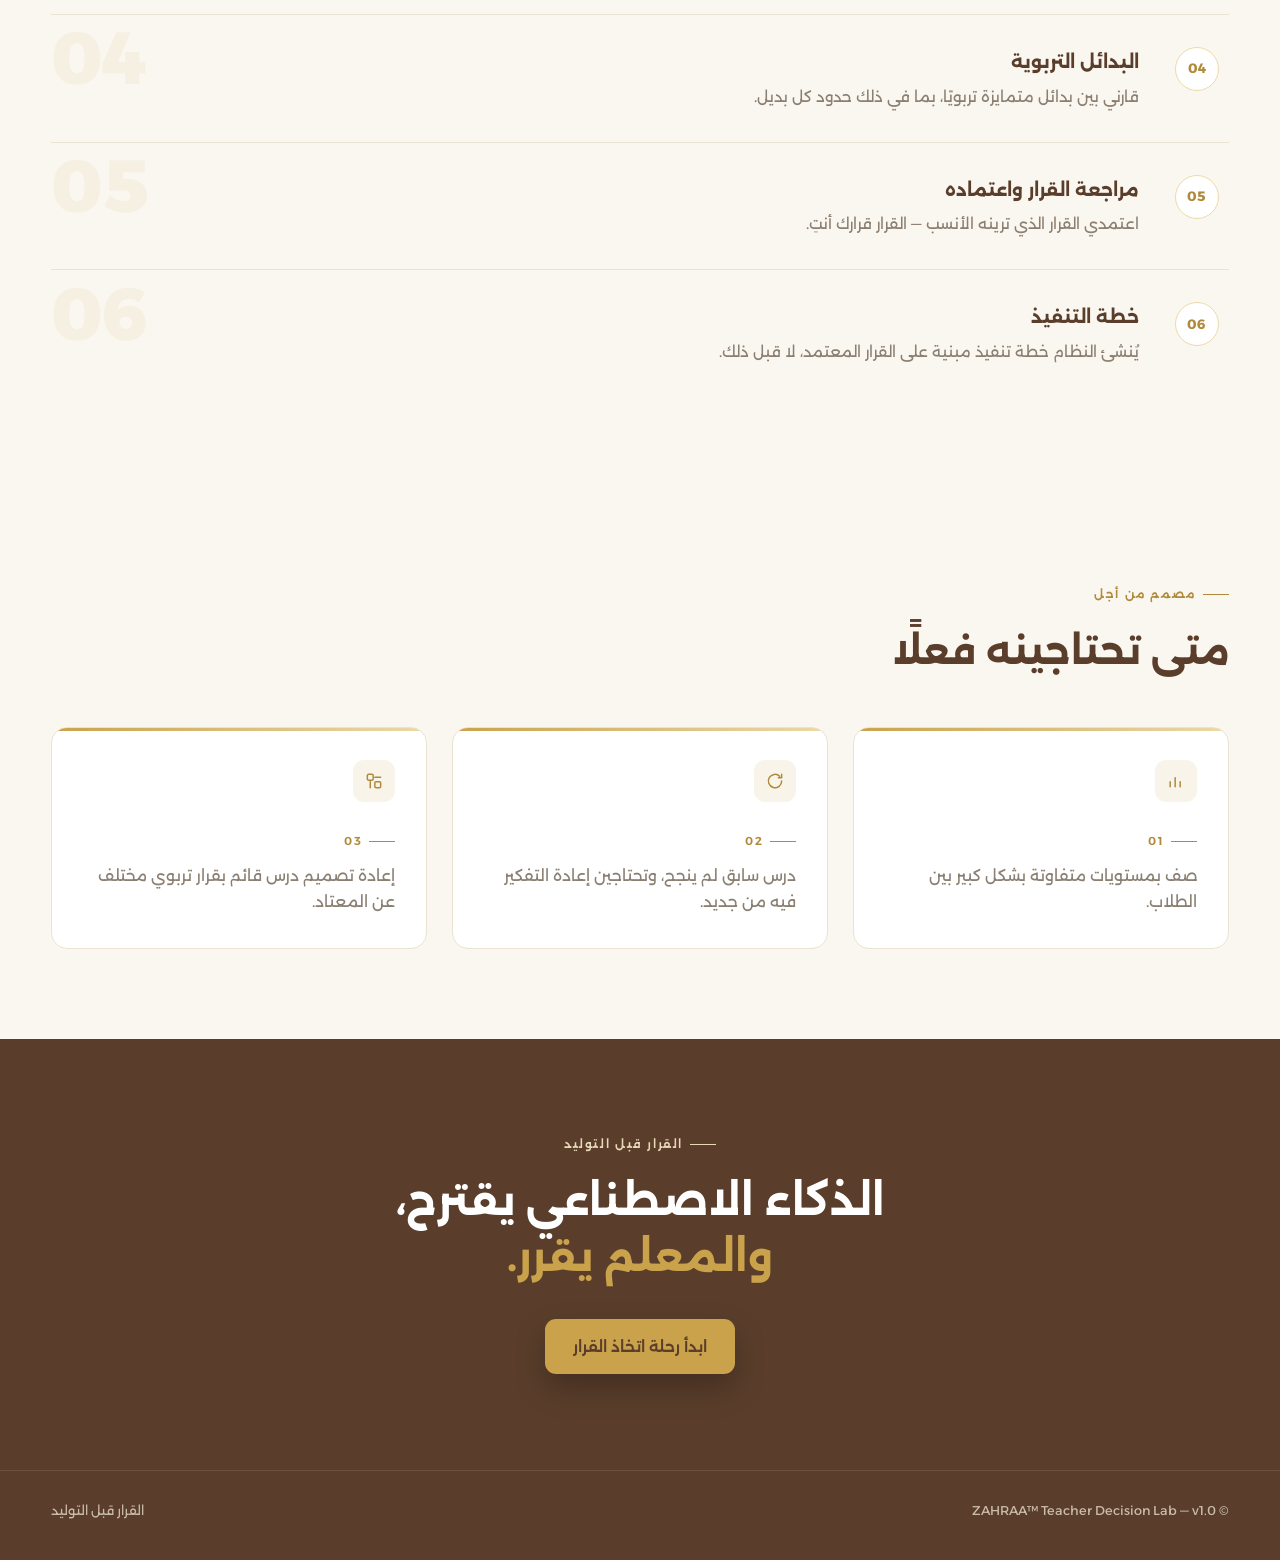
==== commit dc2e9e15: "Finalize video-aligned decision workflow" ====
--- a/index.html
+++ b/index.html
@@ -682,15 +682,13 @@
   <div class="evidence-strip-inner">
     <span class="es-label">Reasoning Evidence<span class="es-label-ar">أدلة الاستدلال</span></span>
     <div class="es-chain">
-      <span class="es-step"><span class="es-en">Curriculum Metadata</span><span class="es-ar">البيانات الوصفية</span></span>
+      <span class="es-step"><span class="es-en">Metadata Search</span><span class="es-ar">البحث في البيانات الوصفية</span></span>
       <span class="es-arrow">→</span>
-      <span class="es-step"><span class="es-en">Learning Outcomes</span><span class="es-ar">نواتج التعلم</span></span>
+      <span class="es-step"><span class="es-en">Evidence Graph</span><span class="es-ar">رسم الأدلة</span></span>
       <span class="es-arrow">→</span>
-      <span class="es-step"><span class="es-en">Teacher Guide</span><span class="es-ar">دليل المعلم</span></span>
+      <span class="es-step"><span class="es-en">Curriculum Relationships</span><span class="es-ar">علاقات المنهج</span></span>
       <span class="es-arrow">→</span>
-      <span class="es-step"><span class="es-en">Assessment Policy</span><span class="es-ar">سياسة التقويم</span></span>
-      <span class="es-arrow">→</span>
-      <span class="es-step"><span class="es-en">Knowledge Graph</span><span class="es-ar">رسم المعرفة</span></span>
+      <span class="es-step"><span class="es-en">Pedagogical Reasoning</span><span class="es-ar">الاستدلال التربوي</span></span>
       <span class="es-arrow">→</span>
       <span class="es-step"><span class="es-en">Teacher Decision</span><span class="es-ar">قرار المعلم</span></span>
     </div>
@@ -769,7 +767,7 @@
             <span class="alt-mini-desc">نهج تعليمي 2 — فرصة مختلفة للنجاح</span>
           </div>
           <div class="alt-mini">
-            <span class="alt-mini-title">إعادة التجزئة المنظمة</span>
+            <span class="alt-mini-title">إعادة التجزئة المنتظمة</span>
             <span class="alt-mini-desc">نهج تعليمي 3 — فرصة مختلفة للنجاح</span>
           </div>
         </div>
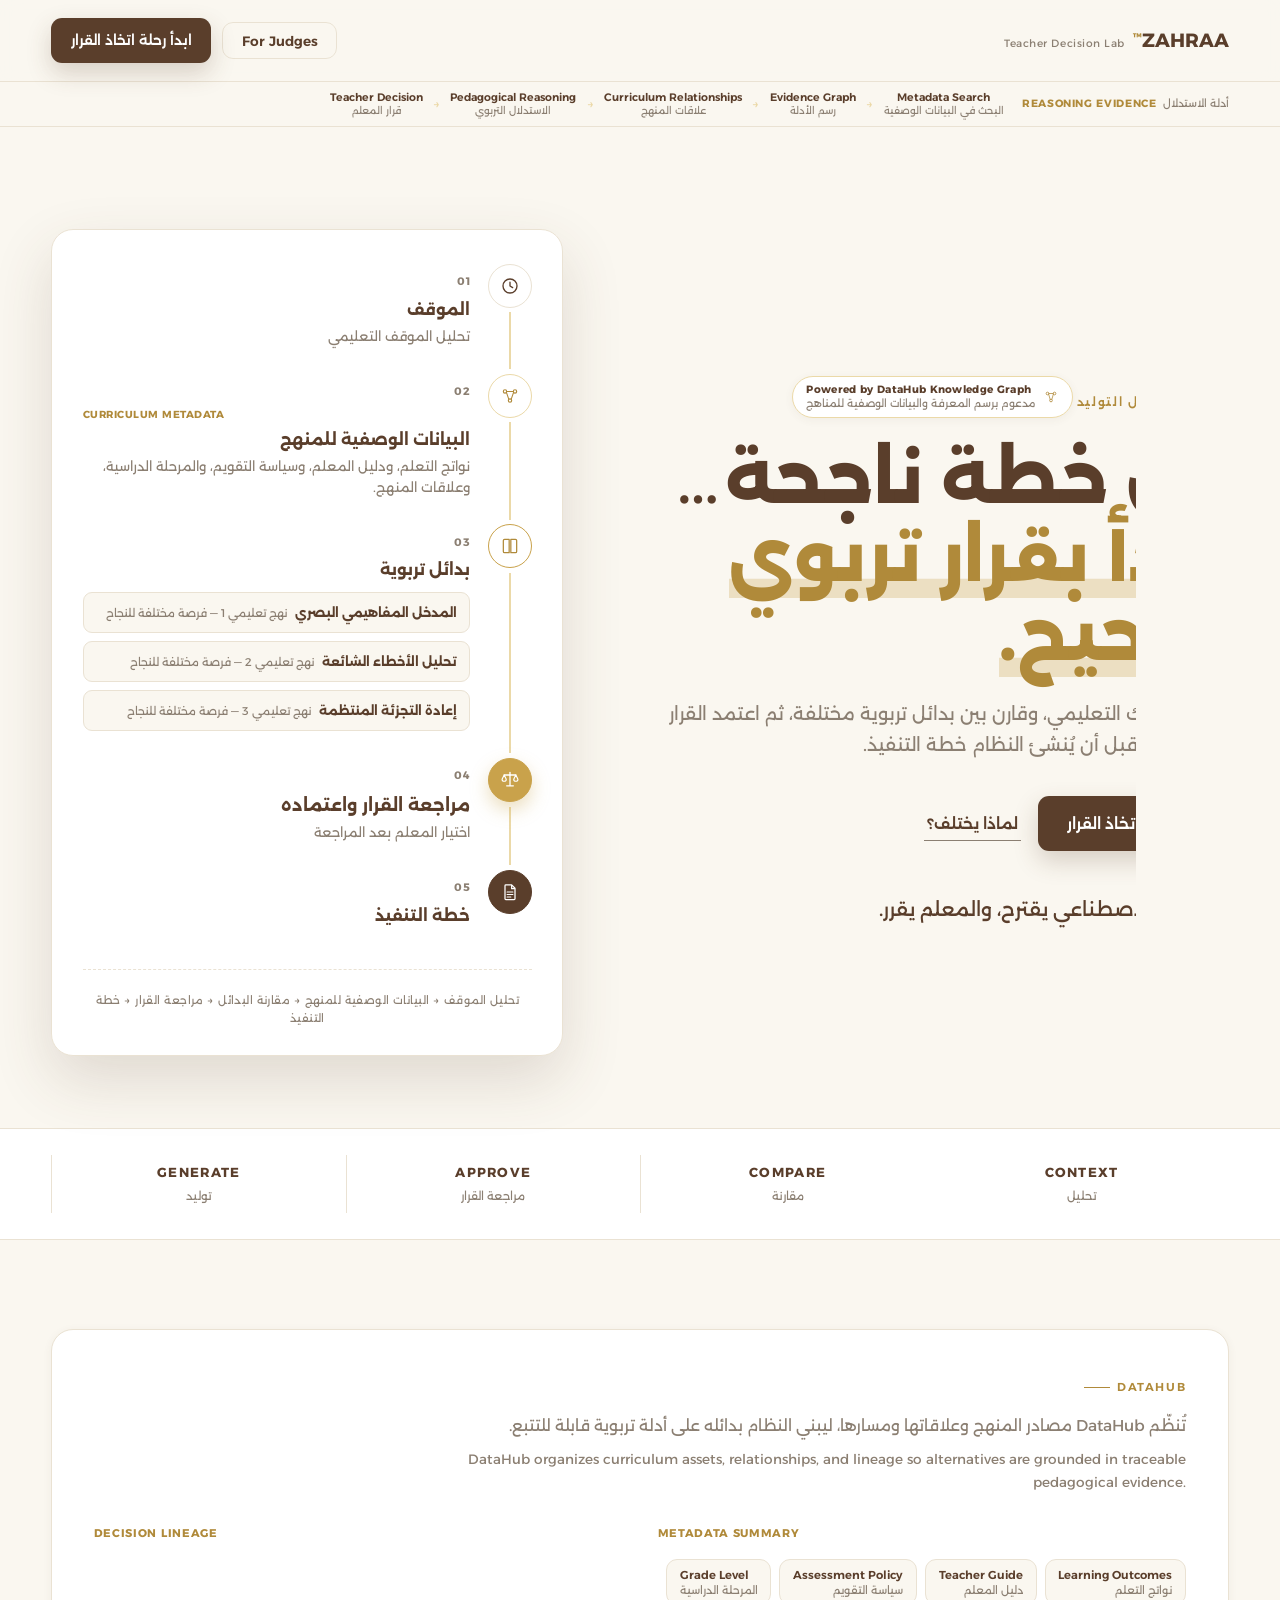
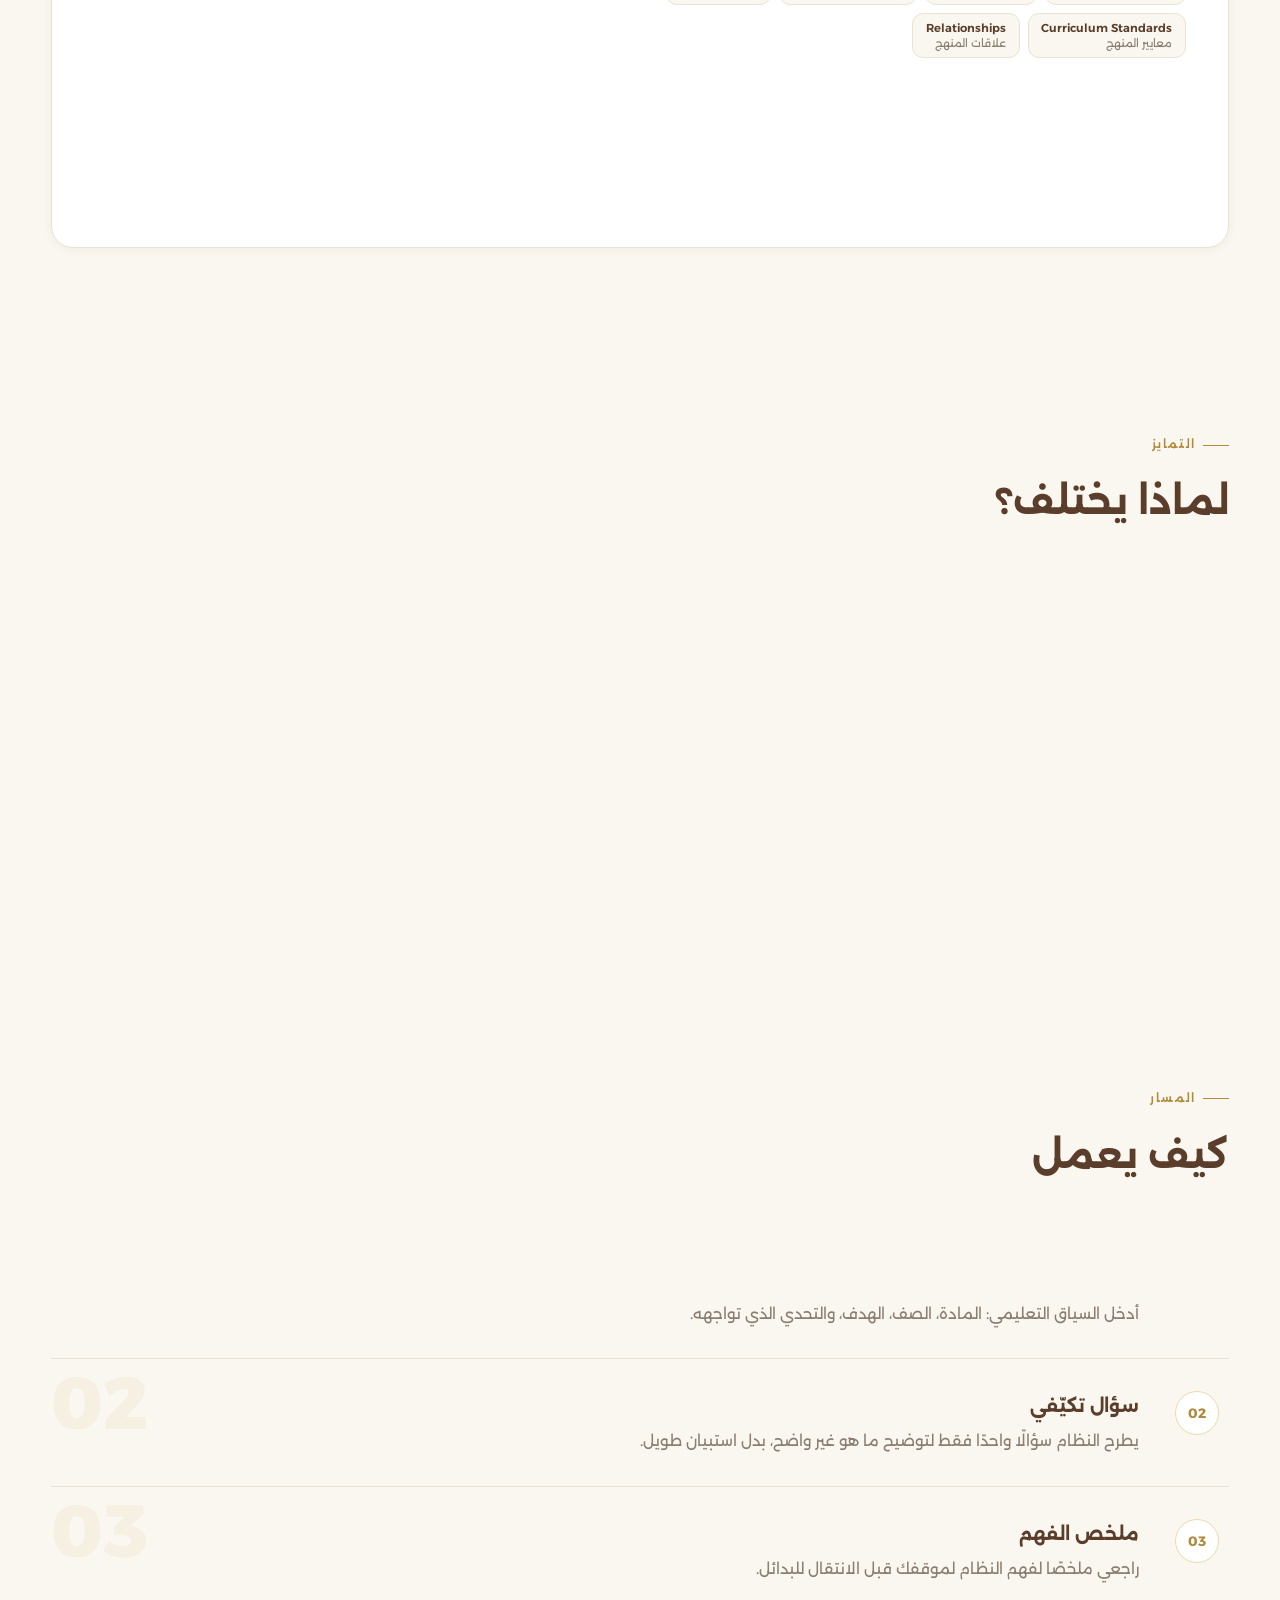
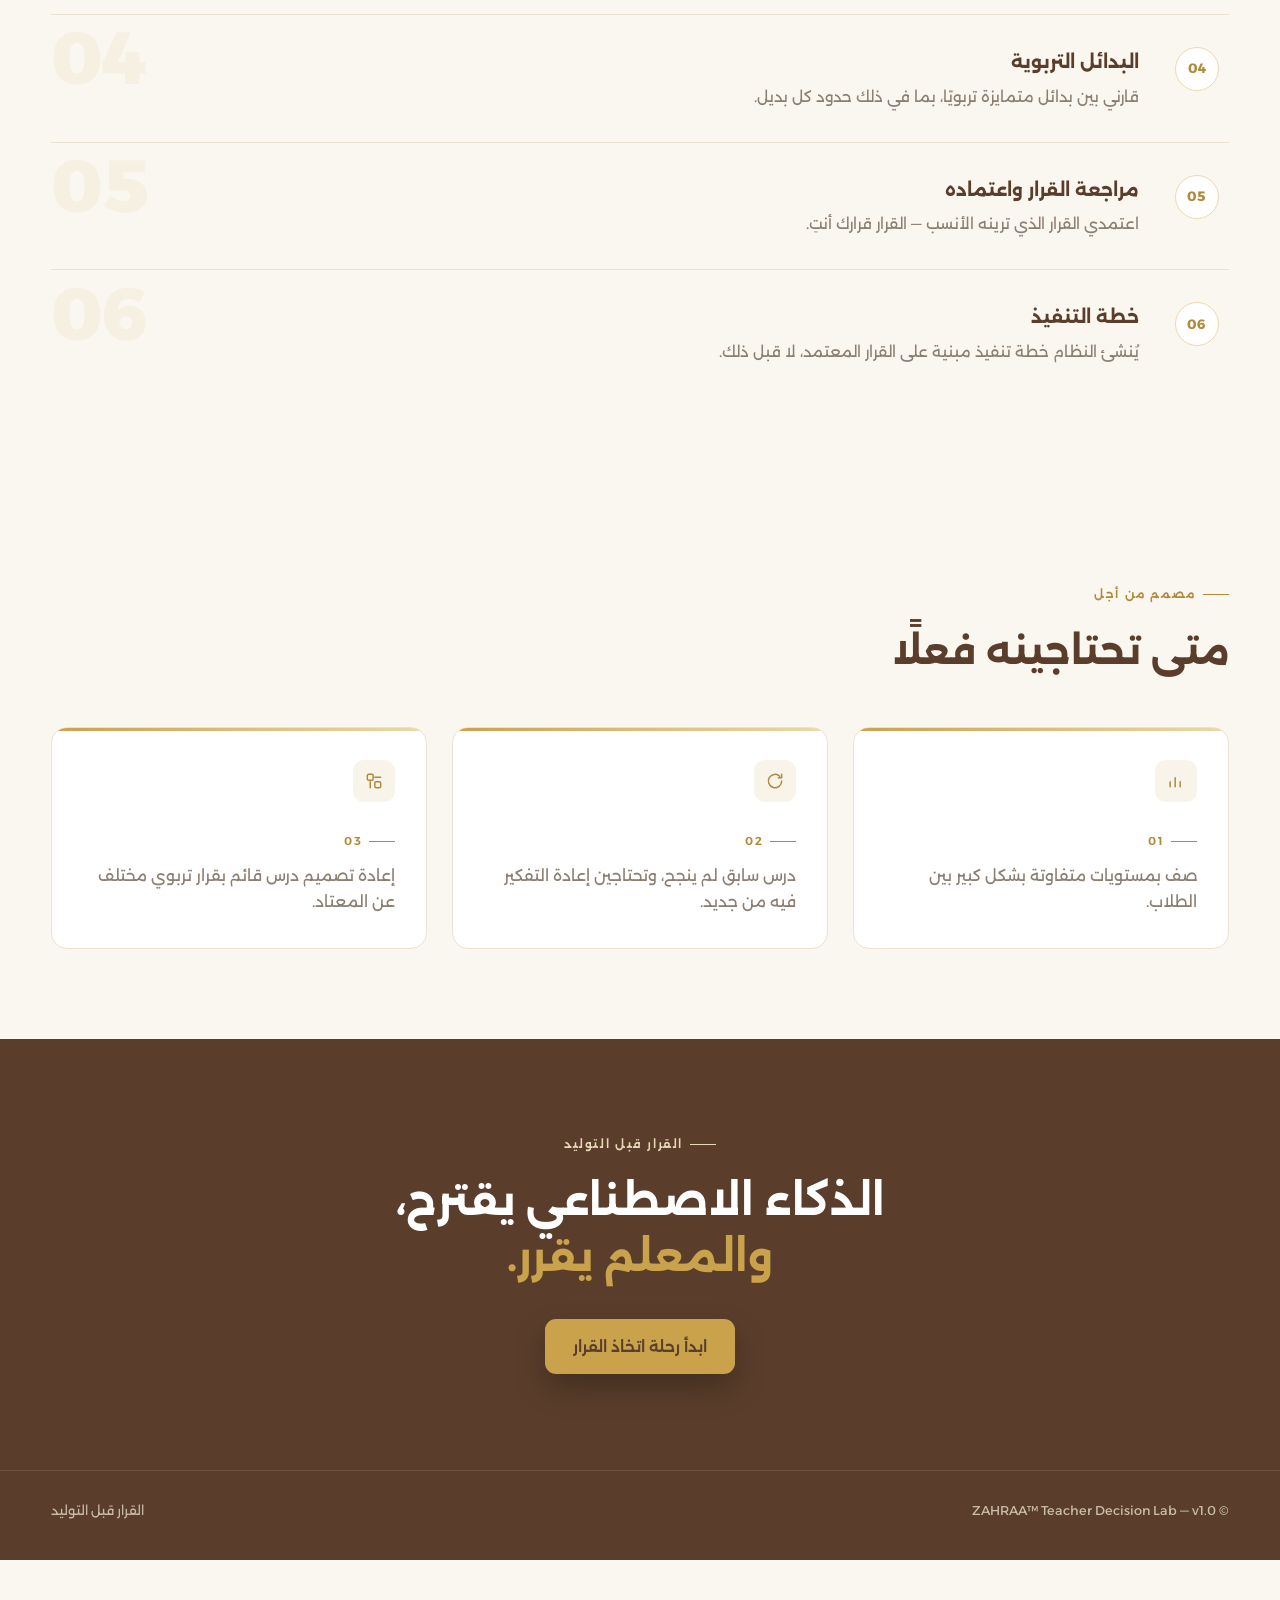
==== commit a8417898: "Add smart navigation and polished workflow" ====
--- a/index.html
+++ b/index.html
@@ -661,6 +661,42 @@
     html{ scroll-behavior:auto !important; }
     *{ transition:none !important; animation:none !important; scroll-behavior:auto !important; }
   }
+
+/* Smart workflow navigation — final recording pass */
+.smart-nav-shell{
+  position:fixed; inset-inline:0; bottom:18px; z-index:9999;
+  display:flex; justify-content:center; pointer-events:none;
+  padding:0 16px;
+}
+.smart-nav{
+  pointer-events:auto; width:min(920px, calc(100vw - 32px));
+  display:grid; grid-template-columns:auto 1fr auto; align-items:center; gap:14px;
+  padding:12px 14px; border:1px solid rgba(100,72,44,.18);
+  background:rgba(255,253,248,.92); backdrop-filter:blur(14px);
+  -webkit-backdrop-filter:blur(14px); border-radius:18px;
+  box-shadow:0 16px 45px rgba(52,38,24,.18);
+  direction:rtl;
+}
+.smart-nav__status{display:flex;align-items:center;gap:10px;min-width:0}
+.smart-nav__pulse{width:10px;height:10px;border-radius:50%;background:#B88A32;box-shadow:0 0 0 0 rgba(184,138,50,.45);animation:smartPulse 2s infinite}
+@keyframes smartPulse{0%{box-shadow:0 0 0 0 rgba(184,138,50,.4)}70%{box-shadow:0 0 0 9px rgba(184,138,50,0)}100%{box-shadow:0 0 0 0 rgba(184,138,50,0)}}
+.smart-nav__eyebrow{font-size:10px;letter-spacing:.12em;text-transform:uppercase;color:#8A765F;font-weight:700}
+.smart-nav__title{font-size:14px;font-weight:800;color:#2C241D;white-space:nowrap;overflow:hidden;text-overflow:ellipsis}
+.smart-nav__hint{text-align:center;color:#6F6254;font-size:12px;line-height:1.45}
+.smart-nav__actions{display:flex;gap:8px;align-items:center}
+.smart-nav a{display:inline-flex;align-items:center;justify-content:center;gap:7px;text-decoration:none;border-radius:11px;padding:10px 14px;font-size:12px;font-weight:800;transition:.2s ease;white-space:nowrap}
+.smart-nav__back{color:#4B4036;border:1px solid rgba(75,64,54,.18);background:#fff}
+.smart-nav__back:hover{transform:translateY(-2px);border-color:#B88A32}
+.smart-nav__next{color:#fff;background:linear-gradient(135deg,#4B2F23,#7A4E37);box-shadow:0 8px 18px rgba(75,47,35,.22)}
+.smart-nav__next:hover{transform:translateY(-2px);box-shadow:0 11px 24px rgba(75,47,35,.3)}
+.smart-nav__home{width:38px;height:38px;padding:0!important;color:#5B4C3F;background:#F4ECDE;border:1px solid rgba(91,76,63,.13)}
+.smart-nav__home:hover{transform:rotate(-4deg) scale(1.04)}
+.smart-progress-mini{position:fixed;top:0;left:0;height:3px;background:linear-gradient(90deg,#B88A32,#6C4431);z-index:10000;transition:width .35s ease}
+.smart-toast{position:fixed;left:22px;bottom:102px;z-index:9998;background:#2F261F;color:#fff;padding:11px 14px;border-radius:12px;font-size:12px;box-shadow:0 12px 30px rgba(0,0,0,.2);opacity:0;transform:translateY(8px);transition:.25s;pointer-events:none}
+.smart-toast.show{opacity:1;transform:translateY(0)}
+body{padding-bottom:96px!important}
+@media(max-width:720px){.smart-nav{grid-template-columns:1fr auto}.smart-nav__hint{display:none}.smart-nav__title{max-width:150px}.smart-nav a{padding:9px 11px}.smart-nav-shell{bottom:10px}}
+
 </style>
 </head>
 <body>
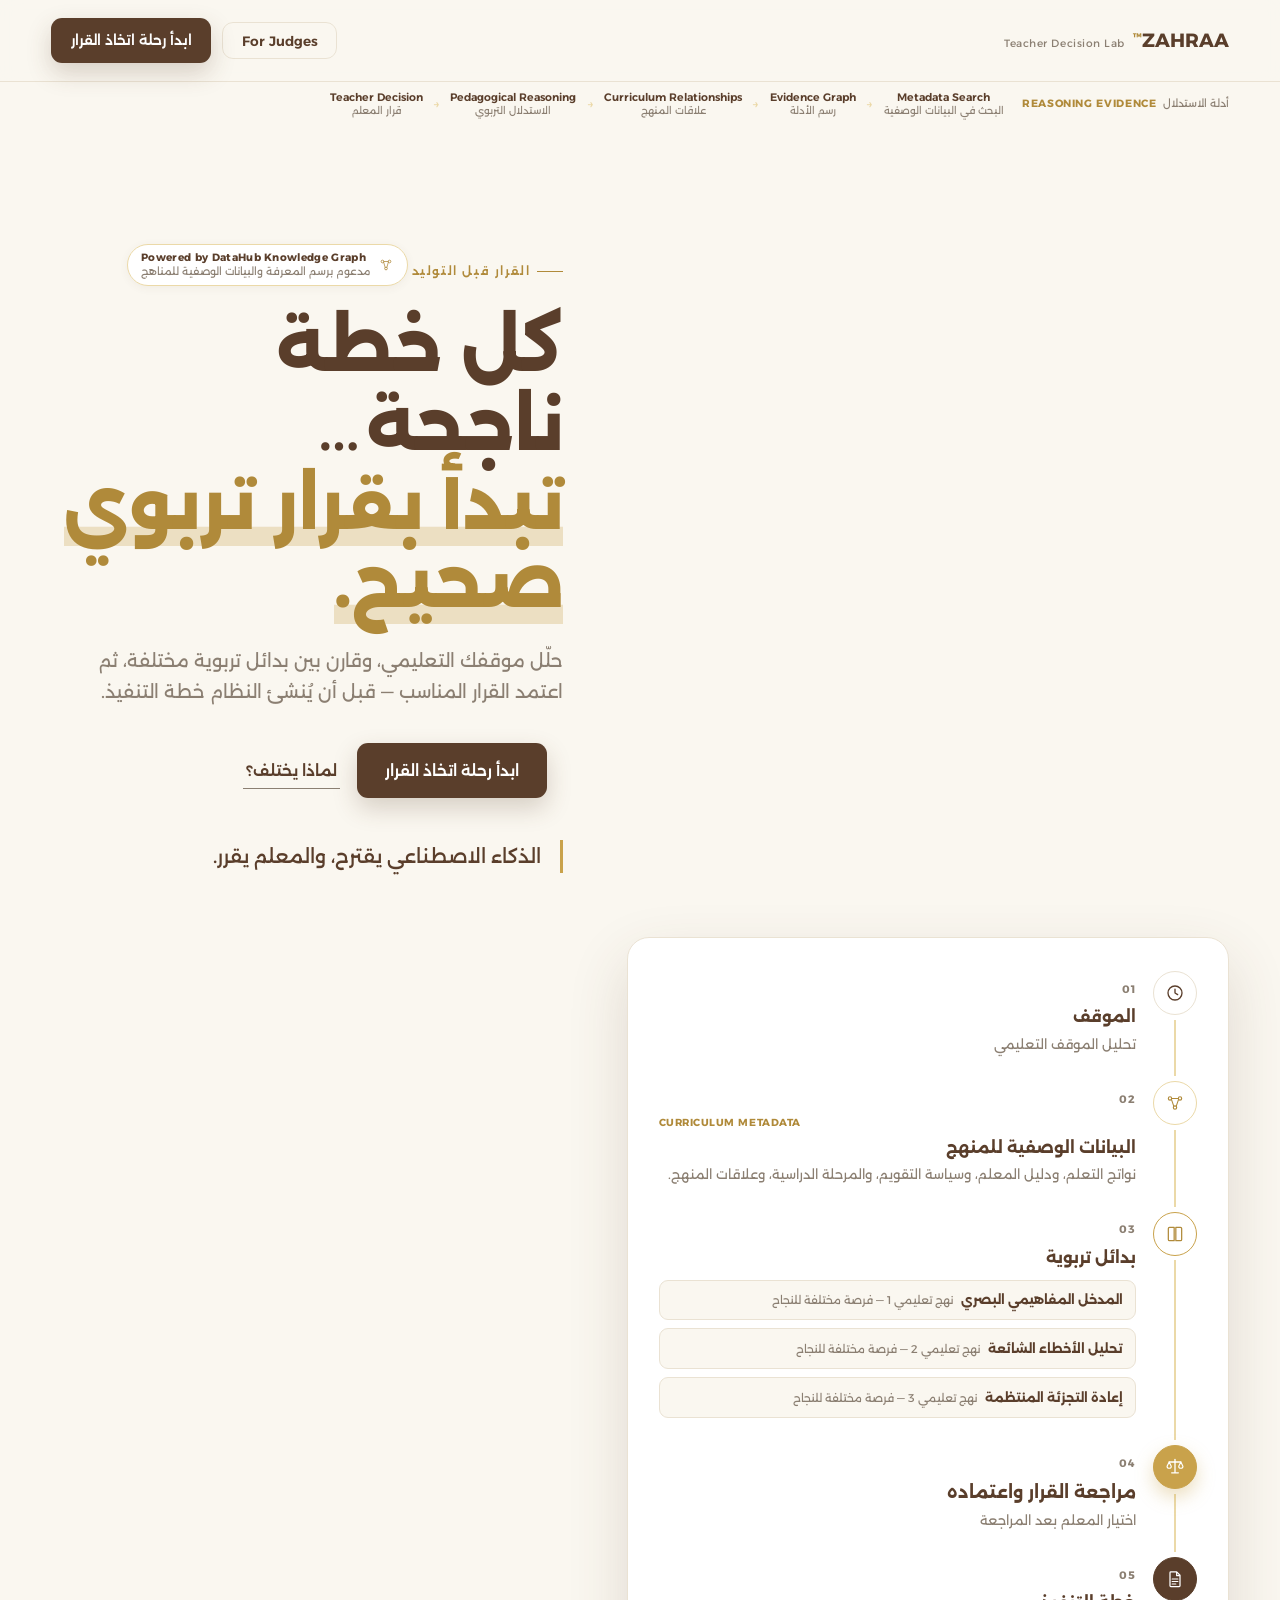
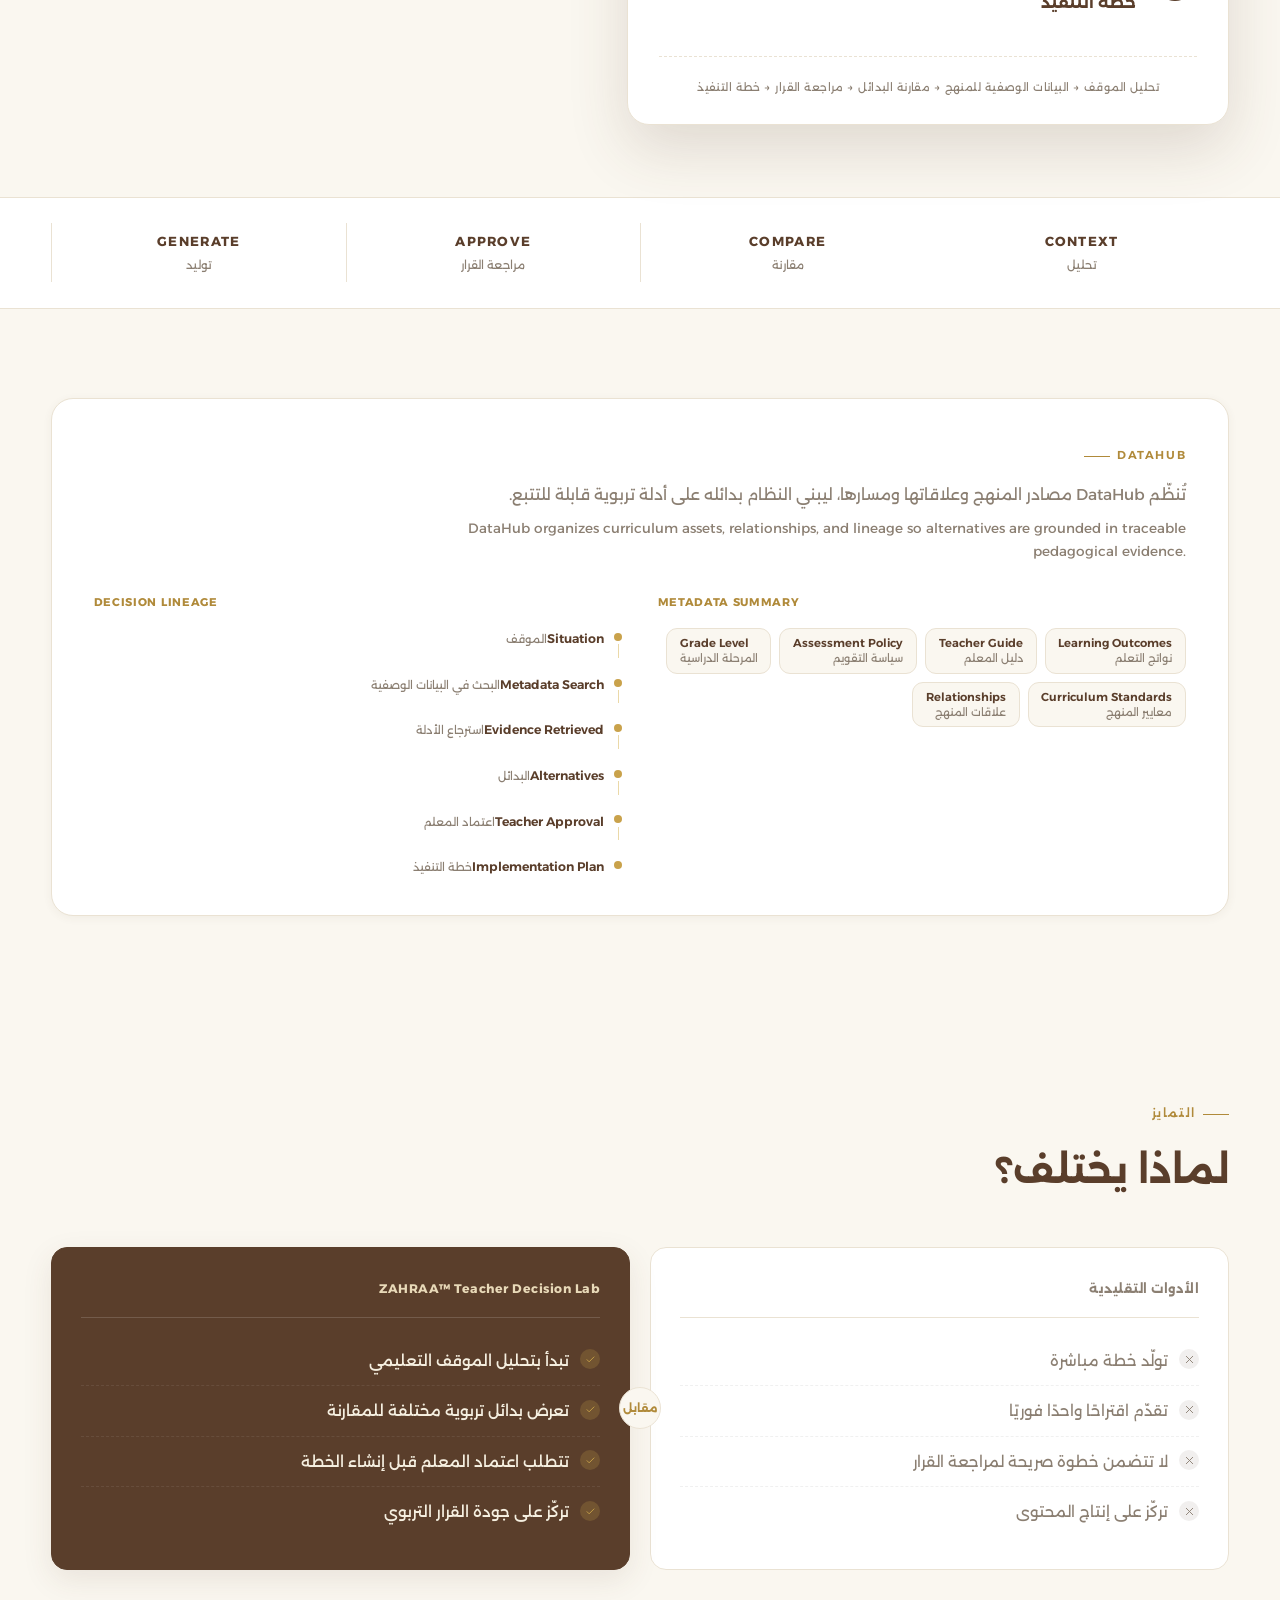
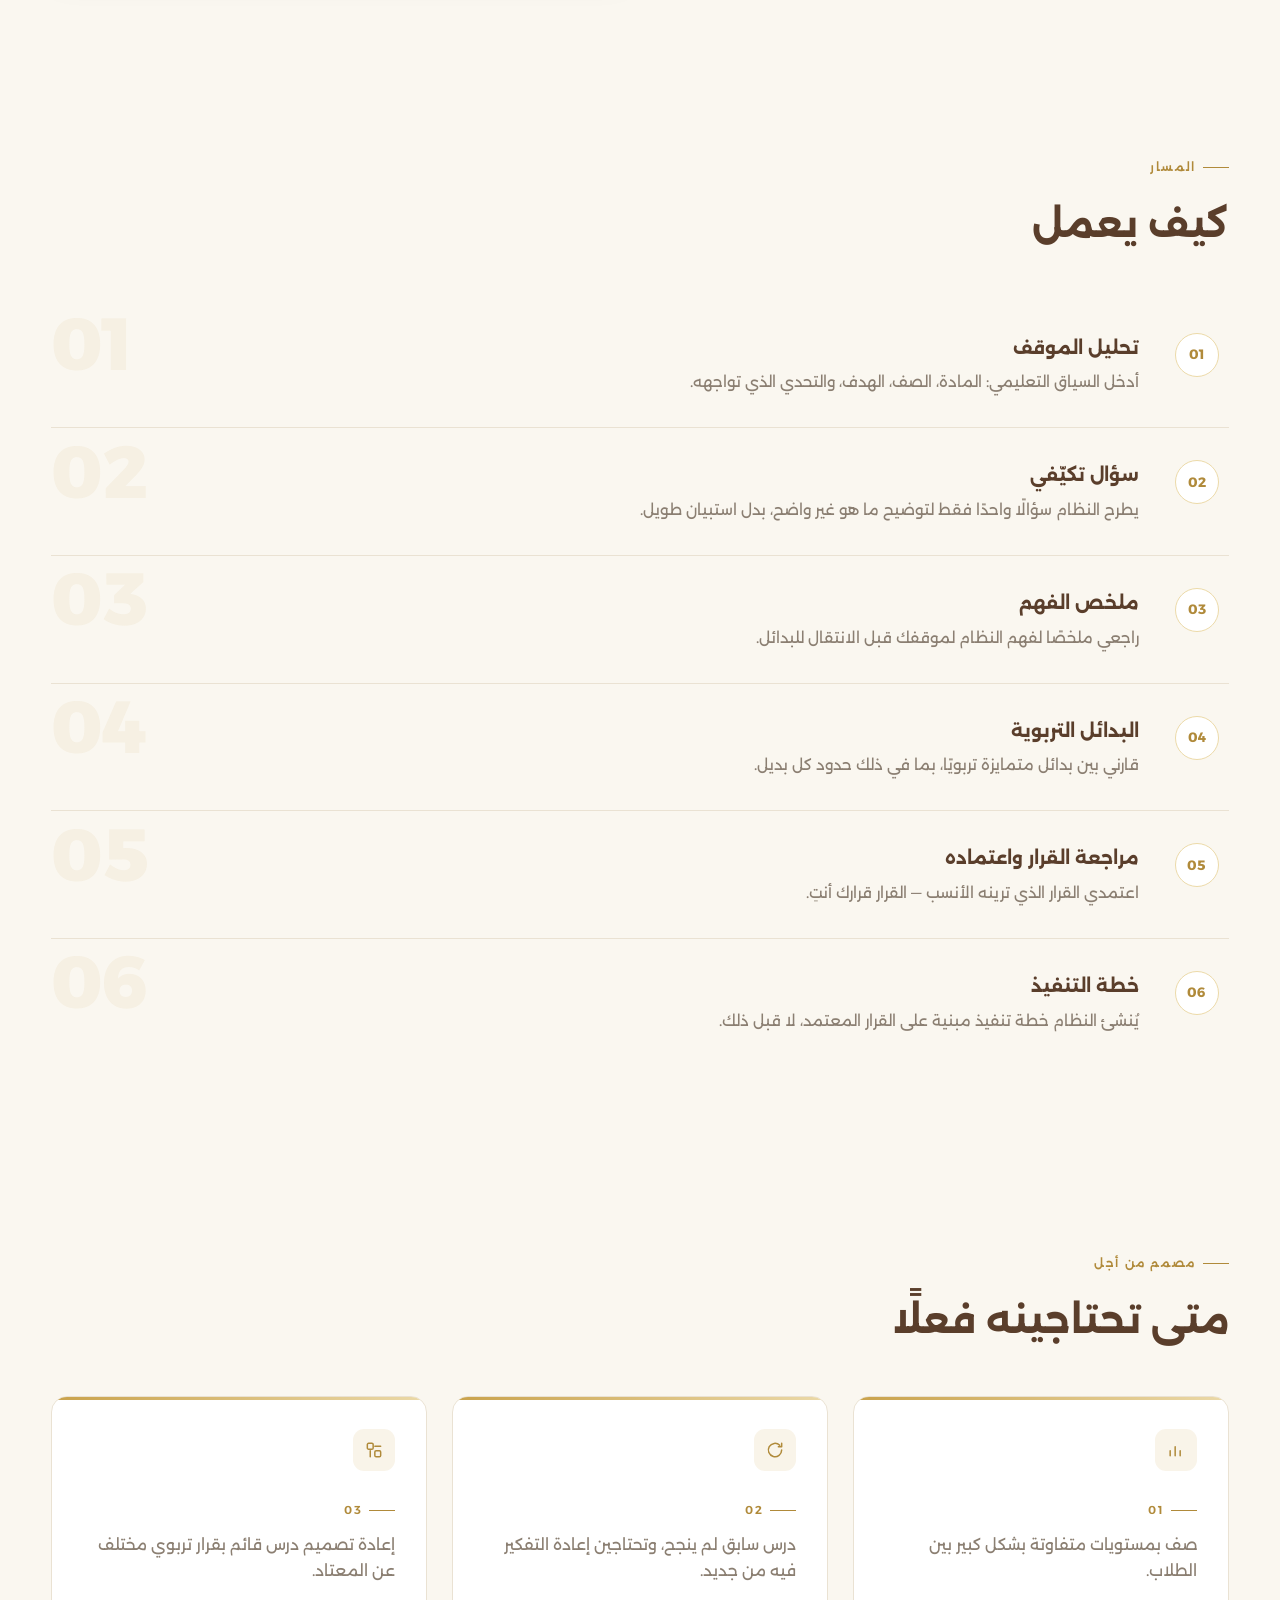
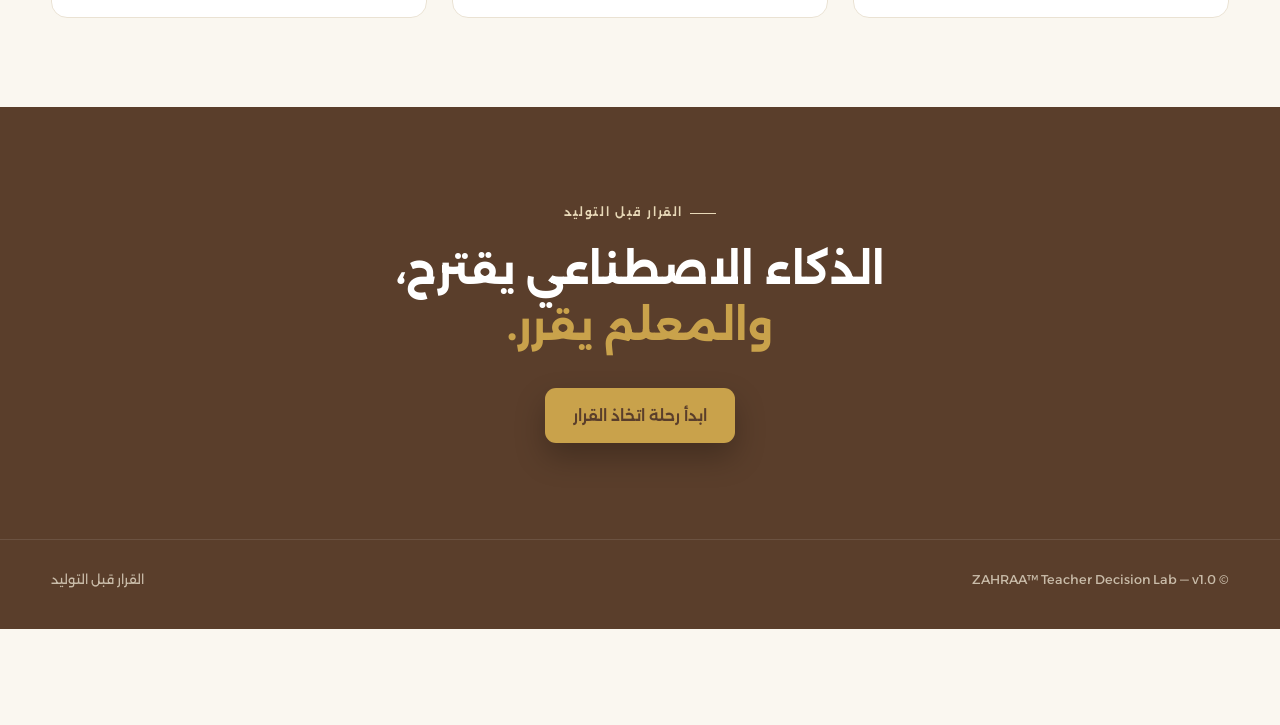
==== commit f57fab9e: "Link reasoning evidence to DataHub page" ====
--- a/index.html
+++ b/index.html
@@ -714,7 +714,7 @@
   </div>
 </div>
 
-<div class="evidence-strip" aria-label="Reasoning Evidence — أدلة الاستدلال">
+<a href="zahraa-datahub.html" class="evidence-strip" aria-label="Reasoning Evidence — أدلة الاستدلال">
   <div class="evidence-strip-inner">
     <span class="es-label">Reasoning Evidence<span class="es-label-ar">أدلة الاستدلال</span></span>
     <div class="es-chain">
@@ -729,7 +729,7 @@
       <span class="es-step"><span class="es-en">Teacher Decision</span><span class="es-ar">قرار المعلم</span></span>
     </div>
   </div>
-</div>
+<a/>
 
 <section class="hero">
   <div class="hero-copy">
